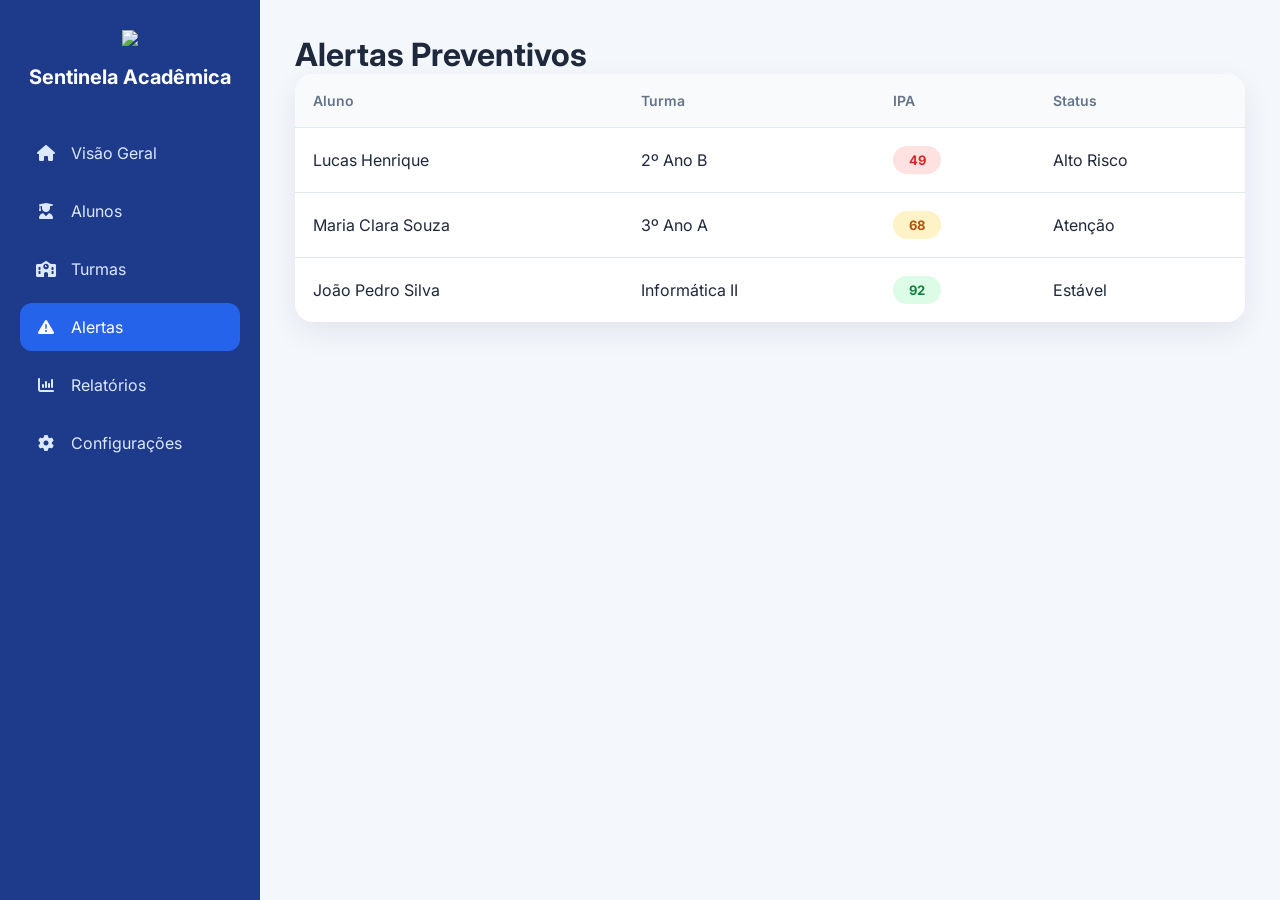
==== alertas.html @ df5bcb62 "versão 01" ====
<!DOCTYPE html>
<html lang="pt-BR">

<head>

<meta charset="UTF-8">
<meta name="viewport" content="width=device-width, initial-scale=1.0">

<title>Alertas</title>

<link rel="stylesheet" href="https://cdnjs.cloudflare.com/ajax/libs/font-awesome/6.7.2/css/all.min.css">

<link rel="stylesheet" href="style.css">
<link rel="stylesheet" href="dashboard.css">
<link rel="stylesheet" href="alunos.css">

</head>

<body>

<div class="dashboard">

<aside class="sidebar">

<div class="logo-area">

<img src="logo.png">

<h2>Sentinela Acadêmica</h2>

</div>

<nav>

<a href="dashboard.html"><i class="fa-solid fa-house"></i><span>Visão Geral</span></a>

<a href="alunos.html"><i class="fa-solid fa-user-graduate"></i><span>Alunos</span></a>

<a href="turmas.html"><i class="fa-solid fa-school"></i><span>Turmas</span></a>

<a class="active" href="alertas.html"><i class="fa-solid fa-triangle-exclamation"></i><span>Alertas</span></a>

<a href="relatorios.html"><i class="fa-solid fa-chart-column"></i><span>Relatórios</span></a>

<a href="configuracoes.html"><i class="fa-solid fa-gear"></i><span>Configurações</span></a>

</nav>

</aside>

<main class="content">

<h1>Alertas Preventivos</h1>

<div class="table-card">

<table>

<thead>

<tr>

<th>Aluno</th>
<th>Turma</th>
<th>IPA</th>
<th>Status</th>

</tr>

</thead>

<tbody>

<tr>

<td>Lucas Henrique</td>

<td>2º Ano B</td>

<td><span class="status red">49</span></td>

<td>Alto Risco</td>

</tr>

<tr>

<td>Maria Clara Souza</td>

<td>3º Ano A</td>

<td><span class="status yellow">68</span></td>

<td>Atenção</td>

</tr>

<tr>

<td>João Pedro Silva</td>

<td>Informática II</td>

<td><span class="status green">92</span></td>

<td>Estável</td>

</tr>

</tbody>

</table>

</div>

</main>

</div>

</body>

</html>
---- style.css ----
/* ==========================================
   SENTINELA ACADÊMICA
   Desenvolvido por Cristian Davi
========================================== */

@import url('https://fonts.googleapis.com/css2?family=Inter:wght@300;400;500;600;700;800&display=swap');

/* =========================
   RESET
========================= */

*{
    margin:0;
    padding:0;
    box-sizing:border-box;
}

:root{

    --primary:#2563EB;
    --primary-dark:#1D4ED8;

    --bg:#F4F7FC;
    --white:#FFFFFF;

    --text:#1E293B;
    --text-light:#64748B;

    --border:#E2E8F0;

    --success:#22C55E;
    --warning:#F59E0B;
    --danger:#EF4444;

    --radius:18px;

    --shadow:0 12px 30px rgba(15,23,42,.08);

    --transition:.25s ease;

}

html{
    scroll-behavior:smooth;
}

body{

    font-family:'Inter',sans-serif;

    background:var(--bg);

    color:var(--text);

}

a{

    text-decoration:none;
    color:inherit;

}

button,
input{

    font-family:inherit;

}

/* =========================
   LOGIN
========================= */

.login{

    display:grid;

    grid-template-columns:1fr 460px;

    min-height:100vh;

}

/* Banner */

.left{

    background:linear-gradient(135deg,#2563EB,#1E3A8A);

    color:white;

    display:flex;

    flex-direction:column;

    justify-content:center;

    padding:80px;

    position:relative;

    overflow:hidden;

}

.left::before{

    content:"";

    position:absolute;

    width:500px;
    height:500px;

    border-radius:50%;

    background:rgba(255,255,255,.08);

    top:-180px;
    right:-180px;

}

.left::after{

    content:"";

    position:absolute;

    width:350px;
    height:350px;

    border-radius:50%;

    background:rgba(255,255,255,.05);

    bottom:-120px;
    left:-120px;

}

.logo{

    width:90px;

    margin-bottom:25px;

    z-index:1;

}

.left h1{

    font-size:40px;

    margin-bottom:15px;

    z-index:1;

}

.left p{

    color:#D6E4FF;

    line-height:1.7;

    max-width:500px;

    z-index:1;

}

.info{

    margin-top:50px;

    display:flex;

    flex-direction:column;

    gap:18px;

    z-index:1;

}

.item{

    display:flex;

    align-items:center;

    gap:15px;

    font-size:16px;

}

.item i{

    width:42px;
    height:42px;

    border-radius:12px;

    background:rgba(255,255,255,.12);

    display:flex;

    justify-content:center;

    align-items:center;

}

/* Card Login */

.right{

    display:flex;

    justify-content:center;

    align-items:center;

    padding:40px;

}

.login-card{

    width:100%;

    max-width:400px;

    background:white;

    border-radius:20px;

    padding:40px;

    box-shadow:var(--shadow);

}

.login-card h2{

    font-size:30px;

    margin-bottom:10px;

}

.login-card p{

    color:var(--text-light);

    margin-bottom:30px;

}

.group{

    margin-bottom:20px;

}

.group label{

    display:block;

    margin-bottom:8px;

    font-weight:600;

}

.group input{

    width:100%;

    padding:15px;

    border:1px solid var(--border);

    border-radius:12px;

    outline:none;

    transition:.25s;

    font-size:15px;

}

.group input:focus{

    border-color:var(--primary);

    box-shadow:0 0 0 4px rgba(37,99,235,.15);

}

.btn{

    width:100%;

    padding:15px;

    border:none;

    border-radius:12px;

    background:var(--primary);

    color:white;

    font-size:16px;

    font-weight:600;

    cursor:pointer;

    transition:var(--transition);

}

.btn:hover{

    background:var(--primary-dark);

    transform:translateY(-2px);

}

.error{

    margin-top:15px;

    color:var(--danger);

    font-size:14px;

    display:none;

}

/* =========================
   RESPONSIVO
========================= */

@media(max-width:900px){

.login{

grid-template-columns:1fr;

}

.left{

display:none;

}

.right{

padding:25px;

}

.login-card{

padding:30px;

}

}
---- dashboard.css ----
/* ==========================================
   DASHBOARD
========================================== */

.dashboard{
    display:flex;
    min-height:100vh;
    background:#F4F7FC;
}

/* =========================
   SIDEBAR
========================= */

.sidebar{
    width:260px;
    background:#1E3A8A;
    color:#fff;
    display:flex;
    flex-direction:column;
    padding:30px 20px;
}

.logo-area{
    text-align:center;
    margin-bottom:40px;
}

.logo-area img{
    width:70px;
    margin-bottom:15px;
}

.logo-area h2{
    font-size:20px;
    font-weight:700;
}

.sidebar nav{
    display:flex;
    flex-direction:column;
    gap:10px;
}

.sidebar nav a{
    display:flex;
    align-items:center;
    gap:15px;
    padding:14px 16px;
    border-radius:12px;
    color:#DCE8FF;
    transition:.25s;
}

.sidebar nav a:hover{

    background:rgba(255,255,255,.10);

}

.sidebar nav a.active{

    background:#2563EB;
    color:#fff;

}

.sidebar nav i{

    width:20px;
    text-align:center;

}

/* =========================
   CONTEÚDO
========================= */

.content{

    flex:1;

    padding:35px;

}

header{

    margin-bottom:30px;

}

header h1{

    font-size:34px;

    margin-bottom:5px;

}

header p{

    color:#64748B;

}

/* =========================
   CARDS
========================= */

.cards{

    display:grid;

    grid-template-columns:repeat(4,1fr);

    gap:20px;

    margin-bottom:30px;

}

.card-info{

    background:#fff;

    border-radius:18px;

    padding:22px;

    display:flex;

    align-items:center;

    gap:18px;

    box-shadow:0 10px 30px rgba(15,23,42,.08);

}

.card-info i{

    width:60px;

    height:60px;

    border-radius:15px;

    background:#EEF4FF;

    color:#2563EB;

    display:flex;

    justify-content:center;

    align-items:center;

    font-size:24px;

}

.card-info h3{

    font-size:28px;

    margin-bottom:5px;

}

.card-info span{

    color:#64748B;

}

/* =========================
   GRID
========================= */

.dashboard-grid{

    display:grid;

    grid-template-columns:2fr 1fr;

    gap:20px;

}

/* =========================
   GRÁFICO
========================= */

.chart-card{

    background:#fff;

    border-radius:18px;

    padding:25px;

    box-shadow:0 10px 30px rgba(15,23,42,.08);

    height: 400px;

}

.chart-card h2{

    font-size:22px;

    margin-bottom:20px;

}

/* =========================
   ALERTAS
========================= */

.alert-card{

    background:#fff;

    border-radius:18px;

    padding:25px;

    box-shadow:0 10px 30px rgba(15,23,42,.08);

}

.alert-card h2{

    font-size:22px;

    margin-bottom:20px;

}

.alert-card ul{

    list-style:none;

}

.alert-card li{

    display:flex;

    justify-content:space-between;

    align-items:center;

    padding:15px 0;

    border-bottom:1px solid #E2E8F0;

}

.alert-card li:last-child{

    border-bottom:none;

}

.alert-card span{

    background:#FFF4E5;

    color:#F59E0B;

    padding:6px 10px;

    border-radius:8px;

    font-size:13px;

    font-weight:600;

}

/* =========================
   RESPONSIVO
========================= */

@media(max-width:1200px){

.cards{

grid-template-columns:repeat(2,1fr);

}

.dashboard-grid{

grid-template-columns:1fr;

}

}

@media(max-width:900px){

.dashboard{

flex-direction:column;

}

.sidebar{

width:100%;

}

.cards{

grid-template-columns:1fr;

}

.content{

padding:20px;

}

}
---- alunos.css ----
/* ==========================================
   PÁGINA ALUNOS
========================================== */

.top-bar{
    display:flex;
    justify-content:space-between;
    align-items:center;
    margin-bottom:25px;
    gap:20px;
}

.search-box{
    display:flex;
    align-items:center;
    gap:10px;
    background:#fff;
    border:1px solid #E2E8F0;
    border-radius:12px;
    padding:12px 16px;
    width:320px;
    box-shadow:0 5px 15px rgba(15,23,42,.05);
}

.search-box input{
    border:none;
    outline:none;
    width:100%;
    font-size:15px;
    background:transparent;
}

.search-box i{
    color:#64748B;
}

/* =========================
   FILTROS
========================= */

.filters{
    display:flex;
    gap:12px;
    margin-bottom:25px;
    flex-wrap:wrap;
}

.filter{
    background:#fff;
    border:1px solid #E2E8F0;
    color:#475569;
    padding:10px 18px;
    border-radius:10px;
    cursor:pointer;
    transition:.25s;
}

.filter:hover{
    background:#EEF4FF;
}

.filter.active{
    background:#2563EB;
    color:#fff;
    border-color:#2563EB;
}

/* =========================
   TABELA
========================= */

.table-card{
    background:#fff;
    border-radius:18px;
    box-shadow:0 10px 30px rgba(15,23,42,.08);
    overflow:hidden;
}

table{
    width:100%;
    border-collapse:collapse;
}

thead{
    background:#F8FAFC;
}

th{
    text-align:left;
    padding:18px;
    font-size:14px;
    color:#64748B;
    font-weight:600;
}

td{
    padding:18px;
    border-top:1px solid #E2E8F0;
}

tbody tr{
    transition:.2s;
}

tbody tr:hover{
    background:#F8FBFF;
}

td a{
    color:#2563EB;
    font-size:18px;
}

/* =========================
   STATUS IPA
========================= */

.status{
    display:inline-block;
    min-width:48px;
    text-align:center;
    padding:6px 10px;
    border-radius:999px;
    font-size:13px;
    font-weight:700;
}

.green{
    background:#DCFCE7;
    color:#15803D;
}

.yellow{
    background:#FEF3C7;
    color:#B45309;
}

.red{
    background:#FEE2E2;
    color:#DC2626;
}

/* =========================
   RESPONSIVO
========================= */

@media(max-width:900px){

.top-bar{
    flex-direction:column;
    align-items:flex-start;
}

.search-box{
    width:100%;
}

.table-card{
    overflow-x:auto;
}

table{
    min-width:750px;
}

}
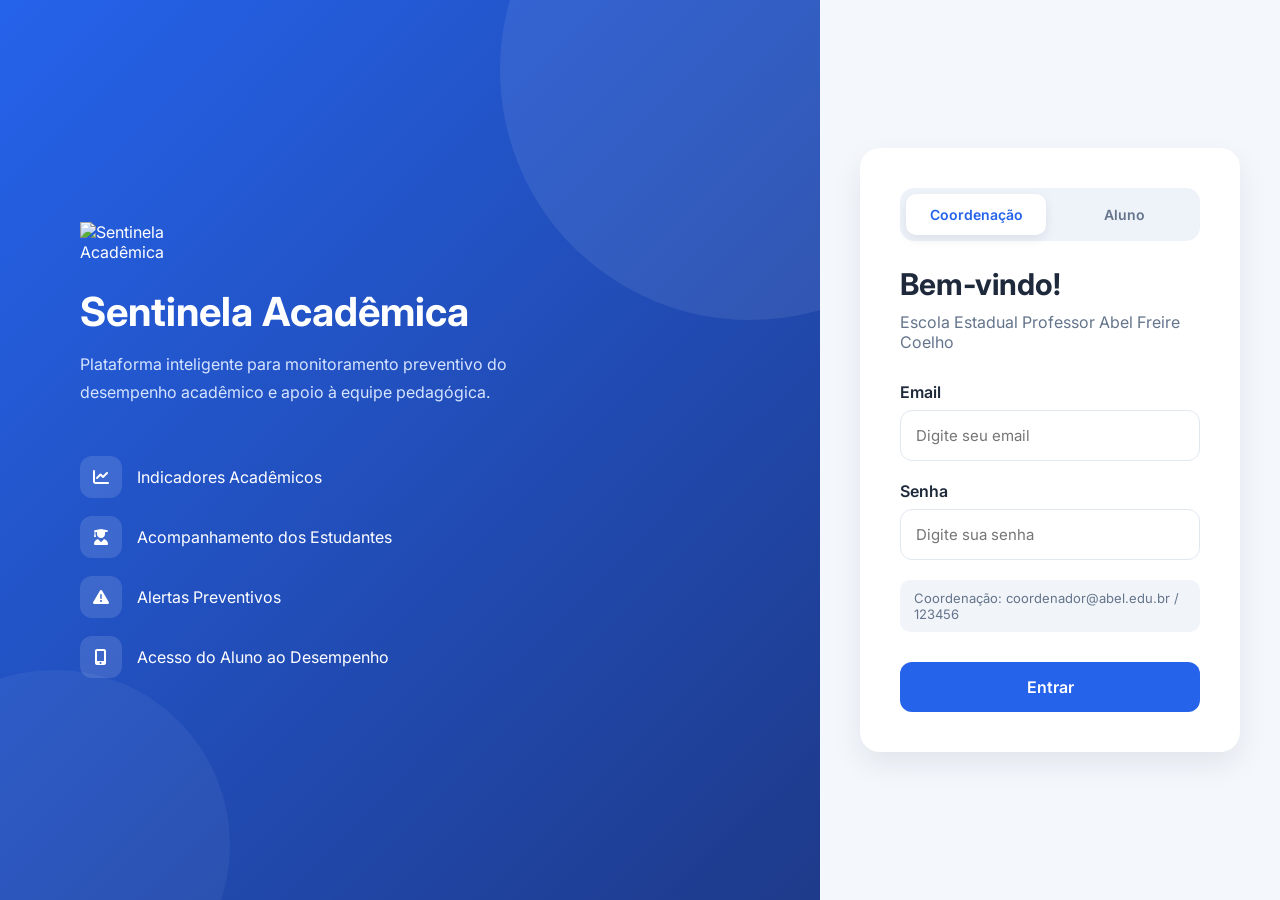
==== commit d541dcd7: "versão 02" ====
--- a/alertas.html
+++ b/alertas.html
@@ -1,122 +1,68 @@
-<!DOCTYPE html>
-<html lang="pt-BR">
-
-<head>
-
-<meta charset="UTF-8">
-<meta name="viewport" content="width=device-width, initial-scale=1.0">
-
-<title>Alertas</title>
-
-<link rel="stylesheet" href="https://cdnjs.cloudflare.com/ajax/libs/font-awesome/6.7.2/css/all.min.css">
-
-<link rel="stylesheet" href="style.css">
-<link rel="stylesheet" href="dashboard.css">
-<link rel="stylesheet" href="alunos.css">
-
-</head>
-
-<body>
-
-<div class="dashboard">
-
-<aside class="sidebar">
-
-<div class="logo-area">
-
-<img src="logo.png">
-
-<h2>Sentinela Acadêmica</h2>
-
-</div>
-
-<nav>
-
-<a href="dashboard.html"><i class="fa-solid fa-house"></i><span>Visão Geral</span></a>
-
-<a href="alunos.html"><i class="fa-solid fa-user-graduate"></i><span>Alunos</span></a>
-
-<a href="turmas.html"><i class="fa-solid fa-school"></i><span>Turmas</span></a>
-
-<a class="active" href="alertas.html"><i class="fa-solid fa-triangle-exclamation"></i><span>Alertas</span></a>
-
-<a href="relatorios.html"><i class="fa-solid fa-chart-column"></i><span>Relatórios</span></a>
-
-<a href="configuracoes.html"><i class="fa-solid fa-gear"></i><span>Configurações</span></a>
-
-</nav>
-
-</aside>
-
-<main class="content">
-
-<h1>Alertas Preventivos</h1>
-
-<div class="table-card">
-
-<table>
-
-<thead>
-
-<tr>
-
-<th>Aluno</th>
-<th>Turma</th>
-<th>IPA</th>
-<th>Status</th>
-
-</tr>
-
-</thead>
-
-<tbody>
-
-<tr>
-
-<td>Lucas Henrique</td>
-
-<td>2º Ano B</td>
-
-<td><span class="status red">49</span></td>
-
-<td>Alto Risco</td>
-
-</tr>
-
-<tr>
-
-<td>Maria Clara Souza</td>
-
-<td>3º Ano A</td>
-
-<td><span class="status yellow">68</span></td>
-
-<td>Atenção</td>
-
-</tr>
-
-<tr>
-
-<td>João Pedro Silva</td>
-
-<td>Informática II</td>
-
-<td><span class="status green">92</span></td>
-
-<td>Estável</td>
-
-</tr>
-
-</tbody>
-
-</table>
-
-</div>
-
-</main>
-
-</div>
-
-</body>
-
-</html>+<!DOCTYPE html>
+<html lang="pt-BR">
+
+<head>
+
+    <meta charset="UTF-8">
+    <meta name="viewport" content="width=device-width, initial-scale=1.0">
+
+    <title>Sentinela Acadêmica | Alertas</title>
+
+    <link rel="stylesheet" href="https://cdnjs.cloudflare.com/ajax/libs/font-awesome/6.7.2/css/all.min.css">
+
+    <link rel="stylesheet" href="style.css">
+    <link rel="stylesheet" href="dashboard.css">
+    <link rel="stylesheet" href="alunos.css">
+
+</head>
+
+<body>
+
+<div class="dashboard">
+
+    <aside class="sidebar" id="sidebar"></aside>
+
+    <main class="content">
+
+        <header class="top-bar">
+            <div>
+                <h1>Alertas Preventivos</h1>
+                <p>Estudantes que exigem atenção da coordenação.</p>
+            </div>
+        </header>
+
+        <div class="table-card">
+
+            <table>
+
+                <thead>
+                    <tr>
+                        <th>Aluno</th>
+                        <th>Turma</th>
+                        <th>IPA</th>
+                        <th>Status</th>
+                        <th></th>
+                    </tr>
+                </thead>
+
+                <tbody id="tabelaAlertas"></tbody>
+
+            </table>
+
+            <p class="sem-resultado" id="semAlertas" style="display:none;">
+                Nenhum aluno em situação de alerta. 🎉
+            </p>
+
+        </div>
+
+    </main>
+
+</div>
+
+<script src="dados.js"></script>
+<script src="app.js"></script>
+<script src="alertas.js"></script>
+
+</body>
+
+</html>
--- a/style.css
+++ b/style.css
@@ -245,6 +245,45 @@
 
 }
 
+/* Abas de acesso */
+
+.tabs{
+    display:flex;
+    gap:8px;
+    background:#EEF2F9;
+    padding:6px;
+    border-radius:14px;
+    margin-bottom:25px;
+}
+
+.tab{
+    flex:1;
+    border:none;
+    background:transparent;
+    padding:12px;
+    border-radius:10px;
+    font-size:14px;
+    font-weight:600;
+    color:var(--text-light);
+    cursor:pointer;
+    transition:var(--transition);
+}
+
+.tab.active{
+    background:var(--white);
+    color:var(--primary);
+    box-shadow:0 4px 12px rgba(15,23,42,.08);
+}
+
+.dica{
+    font-size:13px;
+    color:var(--text-light);
+    background:#F1F5F9;
+    padding:10px 14px;
+    border-radius:10px;
+    margin-bottom:18px;
+}
+
 .login-card h2{
 
     font-size:30px;
--- a/dashboard.css
+++ b/dashboard.css
@@ -90,6 +90,15 @@
 
 }
 
+.top-bar{
+    display:flex;
+    justify-content:space-between;
+    align-items:center;
+    margin-bottom:30px;
+    gap:20px;
+    flex-wrap:wrap;
+}
+
 header h1{
 
     font-size:34px;
@@ -308,22 +317,255 @@
 
 }
 
+.cards{
+
+grid-template-columns:1fr;
+
+}
+
+.content{
+
+padding:70px 20px 20px;
+
+}
+
+}
+
+/* =========================
+   MELHORIAS COMPARTILHADAS
+   ========================= */
+
 .sidebar{
-
-width:100%;
-
-}
-
-.cards{
-
-grid-template-columns:1fr;
-
-}
-
-.content{
-
-padding:20px;
-
-}
+    position:relative;
+}
+
+.sidebar-footer{
+    margin-top:auto;
+    padding-top:20px;
+    border-top:1px solid rgba(255,255,255,.12);
+    display:flex;
+    flex-direction:column;
+    gap:12px;
+}
+
+.user-mini{
+    display:flex;
+    align-items:center;
+    gap:10px;
+    color:#DCE8FF;
+    font-size:13px;
+    padding:0 6px;
+}
+
+.btn-sair{
+    display:flex;
+    align-items:center;
+    justify-content:center;
+    gap:10px;
+    width:100%;
+    padding:12px;
+    border:none;
+    border-radius:12px;
+    background:rgba(255,255,255,.08);
+    color:#fff;
+    font-size:14px;
+    font-weight:600;
+    cursor:pointer;
+    transition:.25s;
+}
+
+.btn-sair:hover{
+    background:rgba(255,255,255,.16);
+}
+
+.avatar-coord{
+    width:54px;
+    height:54px;
+    border-radius:16px;
+    background:linear-gradient(135deg,#2563EB,#1E3A8A);
+    color:#fff;
+    display:flex;
+    align-items:center;
+    justify-content:center;
+    font-size:22px;
+    box-shadow:0 10px 25px rgba(37,99,235,.30);
+}
+
+.menu-toggle{
+    display:none;
+    position:fixed;
+    top:18px;
+    left:18px;
+    z-index:60;
+    width:46px;
+    height:46px;
+    border:none;
+    border-radius:12px;
+    background:var(--primary);
+    color:#fff;
+    font-size:18px;
+    cursor:pointer;
+    box-shadow:0 8px 20px rgba(37,99,235,.35);
+}
+
+.aluno-cell{
+    display:flex;
+    align-items:center;
+    gap:12px;
+}
+
+.avatar-pequeno{
+    width:40px;
+    height:40px;
+    border-radius:12px;
+    background:#EEF4FF;
+    color:var(--primary);
+    display:flex;
+    align-items:center;
+    justify-content:center;
+    font-weight:700;
+    font-size:14px;
+    flex-shrink:0;
+}
+
+.avatar-pequeno.green{ background:#DCFCE7; color:#15803D; }
+.avatar-pequeno.yellow{ background:#FEF3C7; color:#B45309; }
+.avatar-pequeno.red{ background:#FEE2E2; color:#DC2626; }
+
+.aluno-cell .mat{
+    display:block;
+    font-size:12px;
+    color:var(--text-light);
+}
+
+.freq-mini{
+    display:flex;
+    flex-direction:column;
+    gap:6px;
+    min-width:120px;
+}
+
+.freq-mini span{
+    font-size:13px;
+    font-weight:600;
+}
+
+.status-pill{
+    display:inline-flex;
+    align-items:center;
+    gap:7px;
+    padding:6px 12px;
+    border-radius:999px;
+    font-size:13px;
+    font-weight:700;
+}
+
+.status-pill.green{ background:#DCFCE7; color:#15803D; }
+.status-pill.yellow{ background:#FEF3C7; color:#B45309; }
+.status-pill.red{ background:#FEE2E2; color:#DC2626; }
+
+.btn-voltar{
+    display:inline-flex;
+    align-items:center;
+    gap:8px;
+    background:#fff;
+    border:1px solid var(--border);
+    color:var(--text);
+    padding:11px 18px;
+    border-radius:12px;
+    font-weight:600;
+    font-size:14px;
+    transition:.25s;
+}
+
+.btn-voltar:hover{
+    background:#EEF4FF;
+    border-color:var(--primary);
+    color:var(--primary);
+}
+
+.btn-perigo{
+    background:var(--danger);
+    width:auto;
+    margin-top:15px;
+}
+
+.btn-perigo:hover{
+    background:#DC2626;
+}
+
+.msg-sucesso{
+    margin-top:15px;
+    color:#15803D;
+    font-weight:600;
+}
+
+.dados-lista p{
+    display:flex;
+    align-items:center;
+    gap:10px;
+    padding:10px 0;
+    border-bottom:1px solid var(--border);
+    color:var(--text);
+}
+
+.dados-lista p:last-child{ border-bottom:none; }
+.dados-lista i{ color:var(--primary); width:20px; text-align:center; }
+
+.obs{
+    color:var(--text-light);
+    line-height:1.6;
+}
+
+.obs code{
+    background:#F1F5F9;
+    padding:2px 8px;
+    border-radius:6px;
+    font-weight:600;
+    color:var(--primary);
+}
+
+.sem-resultado,
+.vazio{
+    padding:30px;
+    text-align:center;
+    color:var(--text-light);
+}
+
+.vazio{
+    list-style:none;
+    border:none !important;
+}
+
+.alert-card li .sub{
+    display:block;
+    font-size:12px;
+    color:var(--text-light);
+    font-weight:400;
+}
+
+@media(max-width:900px){
+
+    .menu-toggle{
+        display:flex;
+        align-items:center;
+        justify-content:center;
+    }
+
+    .sidebar{
+        position:fixed;
+        top:0;
+        left:0;
+        height:100%;
+        z-index:50;
+        transform:translateX(-100%);
+        transition:transform .3s ease;
+        width:260px;
+    }
+
+    .dashboard.sidebar-open .sidebar{
+        transform:translateX(0);
+        box-shadow:0 0 40px rgba(0,0,0,.35);
+    }
 
 }
--- a/alunos.css
+++ b/alunos.css
@@ -163,4 +163,81 @@
     min-width:750px;
 }
 
+}
+
+/* =========================
+   PERFIL DO ALUNO
+========================= */
+
+.perfil-card{
+    background:#fff;
+    border-radius:18px;
+    padding:30px;
+    box-shadow:0 10px 30px rgba(15,23,42,.08);
+}
+
+.perfil-topo{
+    display:flex;
+    align-items:center;
+    gap:20px;
+    margin-bottom:25px;
+}
+
+.perfil-topo .avatar{
+    width:80px;
+    height:80px;
+    border-radius:20px;
+    background:linear-gradient(135deg,#2563EB,#1E3A8A);
+    color:#fff;
+    display:flex;
+    align-items:center;
+    justify-content:center;
+    font-size:28px;
+    font-weight:700;
+    flex-shrink:0;
+    box-shadow:0 10px 25px rgba(37,99,235,.30);
+}
+
+.perfil-topo h2{
+    font-size:26px;
+    margin-bottom:4px;
+}
+
+.perfil-topo p{
+    color:var(--text-light);
+    margin-bottom:10px;
+}
+
+.perfil-grid{
+    display:grid;
+    grid-template-columns:repeat(3,1fr);
+    gap:18px;
+    margin-top:10px;
+}
+
+.info-box{
+    background:#F8FAFC;
+    border:1px solid var(--border);
+    border-radius:14px;
+    padding:18px;
+}
+
+.info-box h3{
+    font-size:13px;
+    color:var(--text-light);
+    font-weight:600;
+    margin-bottom:8px;
+}
+
+.info-box span{
+    font-size:26px;
+    font-weight:800;
+}
+
+.status-text.green{ color:#15803D; }
+.status-text.yellow{ color:#B45309; }
+.status-text.red{ color:#DC2626; }
+
+@media(max-width:600px){
+    .perfil-grid{ grid-template-columns:1fr; }
 }
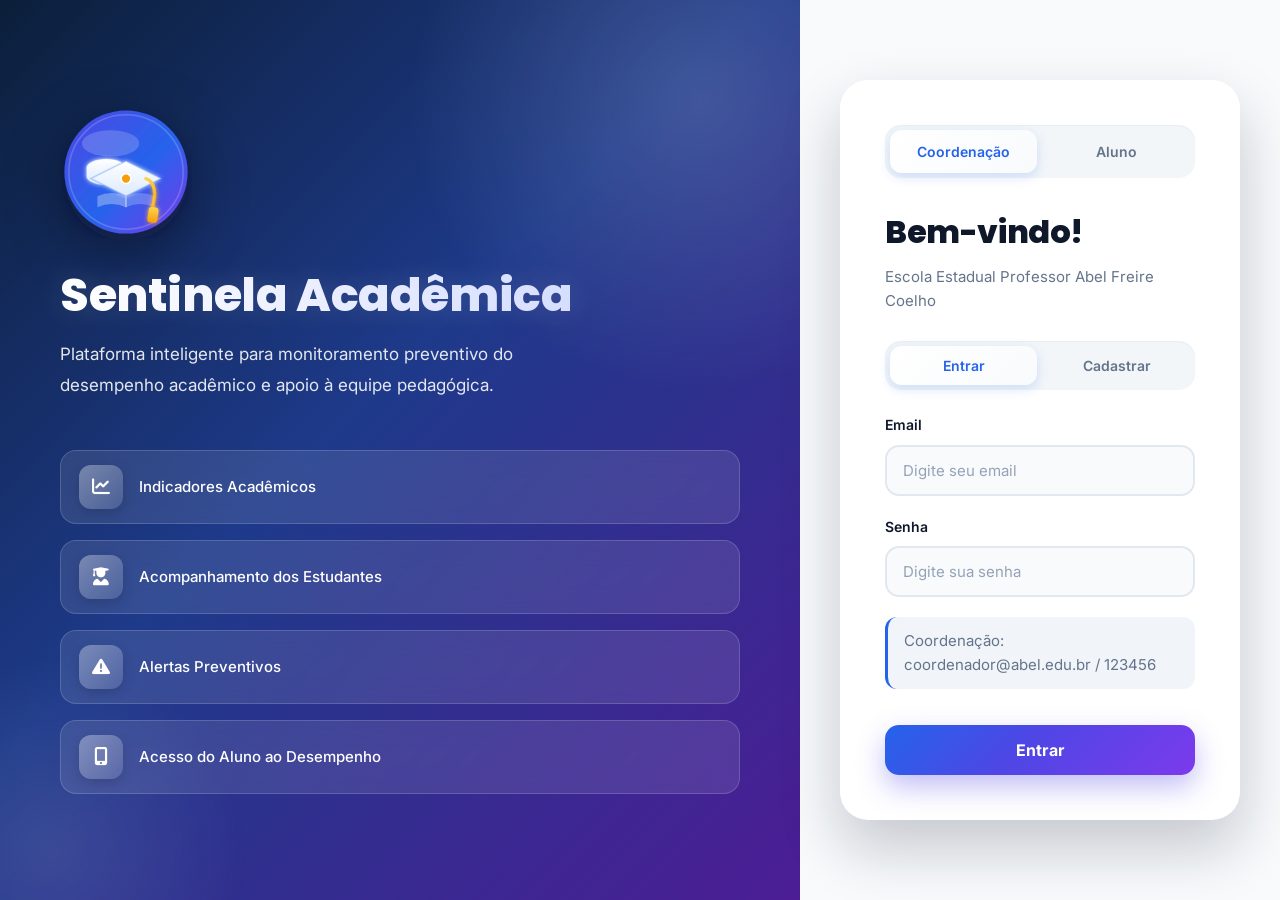
==== commit 76ebf029: "atualização" ====
--- a/alertas.html
+++ b/alertas.html
@@ -14,6 +14,8 @@
     <link rel="stylesheet" href="dashboard.css">
     <link rel="stylesheet" href="alunos.css">
 
+    <link rel="stylesheet" href="ui.css">
+    <link rel="icon" href="logo.svg" type="image/svg+xml">
 </head>
 
 <body>
--- a/style.css
+++ b/style.css
@@ -19,24 +19,28 @@
 
     --primary:#2563EB;
     --primary-dark:#1D4ED8;
-
-    --bg:#F4F7FC;
+    --primary-light:#60A5FA;
+
+    --bg:#F8FAFC;
     --white:#FFFFFF;
 
-    --text:#1E293B;
+    --text:#0F172A;
     --text-light:#64748B;
 
     --border:#E2E8F0;
 
-    --success:#22C55E;
+    --success:#14B8A6;
     --warning:#F59E0B;
     --danger:#EF4444;
 
-    --radius:18px;
-
-    --shadow:0 12px 30px rgba(15,23,42,.08);
-
-    --transition:.25s ease;
+    --radius:16px;
+    --radius-lg:24px;
+
+    --shadow:0 4px 6px -1px rgba(0,0,0,.1), 0 2px 4px -2px rgba(0,0,0,.1);
+    --shadow-lg:0 20px 25px -5px rgba(0,0,0,.1), 0 8px 10px -6px rgba(0,0,0,.1);
+    --shadow-xl:0 25px 50px -12px rgba(0,0,0,.25);
+
+    --transition:all .3s cubic-bezier(.4,0,.2,1);
 
 }
 
@@ -51,6 +55,8 @@
     background:var(--bg);
 
     color:var(--text);
+
+    line-height:1.6;
 
 }
 
@@ -76,7 +82,7 @@
 
     display:grid;
 
-    grid-template-columns:1fr 460px;
+    grid-template-columns:1fr 480px;
 
     min-height:100vh;
 
@@ -86,7 +92,7 @@
 
 .left{
 
-    background:linear-gradient(135deg,#2563EB,#1E3A8A);
+    background:linear-gradient(135deg,#17365C 0%,#2563EB 50%,#122A4A 100%);
 
     color:white;
 
@@ -96,7 +102,7 @@
 
     justify-content:center;
 
-    padding:80px;
+    padding:80px 60px;
 
     position:relative;
 
@@ -110,102 +116,150 @@
 
     position:absolute;
 
-    width:500px;
-    height:500px;
+    width:600px;
+    height:600px;
 
     border-radius:50%;
 
+    background:radial-gradient(circle, rgba(255,255,255,.15) 0%, transparent 70%);
+
+    top:-200px;
+    right:-200px;
+
+    animation:float 8s ease-in-out infinite;
+
+}
+
+.left::after{
+
+    content:"";
+
+    position:absolute;
+
+    width:400px;
+    height:400px;
+
+    border-radius:50%;
+
+    background:radial-gradient(circle, rgba(255,255,255,.1) 0%, transparent 70%);
+
+    bottom:-150px;
+    left:-150px;
+
+    animation:float 10s ease-in-out infinite reverse;
+
+}
+
+@keyframes float{
+    0%, 100%{ transform:translateY(0) scale(1); }
+    50%{ transform:translateY(-20px) scale(1.05); }
+}
+
+.logo{
+
+    width:120px;
+    height:auto;
+    display:block;
+    align-self:flex-start;
+
+    margin-bottom:30px;
+
+    z-index:1;
+
+    filter:drop-shadow(0 10px 20px rgba(0,0,0,.3));
+
+}
+
+.left h1{
+
+    font-size:44px;
+    font-weight:800;
+    letter-spacing:-0.5px;
+
+    margin-bottom:16px;
+
+    z-index:1;
+
+    line-height:1.2;
+
+}
+
+.left p{
+
+    color:rgba(255,255,255,.85);
+
+    line-height:1.8;
+
+    max-width:480px;
+    font-size:17px;
+
+    z-index:1;
+
+}
+
+.info{
+
+    margin-top:50px;
+
+    display:flex;
+
+    flex-direction:column;
+
+    gap:16px;
+
+    z-index:1;
+
+}
+
+.item{
+
+    display:flex;
+
+    align-items:center;
+
+    gap:16px;
+
+    font-size:15px;
+    font-weight:500;
+
+    padding:14px 18px;
+
     background:rgba(255,255,255,.08);
-
-    top:-180px;
-    right:-180px;
-
-}
-
-.left::after{
-
-    content:"";
-
-    position:absolute;
-
-    width:350px;
-    height:350px;
-
-    border-radius:50%;
-
-    background:rgba(255,255,255,.05);
-
-    bottom:-120px;
-    left:-120px;
-
-}
-
-.logo{
-
-    width:90px;
-
-    margin-bottom:25px;
-
-    z-index:1;
-
-}
-
-.left h1{
-
-    font-size:40px;
-
-    margin-bottom:15px;
-
-    z-index:1;
-
-}
-
-.left p{
-
-    color:#D6E4FF;
-
-    line-height:1.7;
-
-    max-width:500px;
-
-    z-index:1;
-
-}
-
-.info{
-
-    margin-top:50px;
-
-    display:flex;
-
-    flex-direction:column;
-
-    gap:18px;
-
-    z-index:1;
-
-}
-
-.item{
-
-    display:flex;
+    border-radius:14px;
+    border:1px solid rgba(255,255,255,.1);
+    backdrop-filter:blur(10px);
+
+    transition:var(--transition);
+
+}
+
+.item:hover{
+    background:rgba(255,255,255,.15);
+    transform:translateX(8px);
+}
+
+.item i{
+
+    width:44px;
+    height:44px;
+
+    border-radius:12px;
+
+    background:rgba(255,255,255,.2);
+
+    display:flex;
+
+    justify-content:center;
 
     align-items:center;
 
-    gap:15px;
-
-    font-size:16px;
-
-}
-
-.item i{
-
-    width:42px;
-    height:42px;
-
-    border-radius:12px;
-
-    background:rgba(255,255,255,.12);
+    font-size:18px;
+
+}
+
+/* Card Login */
+
+.right{
 
     display:flex;
 
@@ -213,35 +267,27 @@
 
     align-items:center;
 
-}
-
-/* Card Login */
-
-.right{
-
-    display:flex;
-
-    justify-content:center;
-
-    align-items:center;
-
     padding:40px;
 
+    background:#F8FAFC;
+
 }
 
 .login-card{
 
     width:100%;
 
-    max-width:400px;
+    max-width:420px;
 
     background:white;
 
-    border-radius:20px;
-
-    padding:40px;
-
-    box-shadow:var(--shadow);
+    border-radius:var(--radius-lg);
+
+    padding:44px;
+
+    box-shadow:var(--shadow-xl);
+
+    border:1px solid rgba(0,0,0,.05);
 
 }
 
@@ -249,18 +295,18 @@
 
 .tabs{
     display:flex;
-    gap:8px;
-    background:#EEF2F9;
-    padding:6px;
+    gap:6px;
+    background:#F1F5F9;
+    padding:5px;
     border-radius:14px;
-    margin-bottom:25px;
+    margin-bottom:28px;
 }
 
 .tab{
     flex:1;
     border:none;
     background:transparent;
-    padding:12px;
+    padding:13px;
     border-radius:10px;
     font-size:14px;
     font-weight:600;
@@ -269,121 +315,219 @@
     transition:var(--transition);
 }
 
+.tab:hover:not(.active){
+    color:var(--primary);
+    background:rgba(37,99,235,.08);
+}
+
 .tab.active{
     background:var(--white);
     color:var(--primary);
-    box-shadow:0 4px 12px rgba(15,23,42,.08);
+    box-shadow:0 2px 8px rgba(0,0,0,.08);
 }
 
 .dica{
     font-size:13px;
     color:var(--text-light);
     background:#F1F5F9;
-    padding:10px 14px;
+    padding:12px 16px;
+    border-radius:12px;
+    margin-bottom:20px;
+    border-left:3px solid var(--primary);
+}
+
+.login-card h2{
+
+    font-size:32px;
+    font-weight:800;
+    margin-bottom:8px;
+    color:var(--text);
+    letter-spacing:-0.5px;
+
+}
+
+.login-card p{
+
+    color:var(--text-light);
+    margin-bottom:28px;
+    font-size:15px;
+
+}
+
+.group{
+
+    margin-bottom:20px;
+
+}
+
+.group label{
+
+    display:block;
+
+    margin-bottom:8px;
+
+    font-weight:600;
+    font-size:14px;
+    color:var(--text);
+
+}
+
+.group input{
+
+    width:100%;
+
+    padding:14px 16px;
+
+    border:2px solid var(--border);
+
+    border-radius:12px;
+
+    outline:none;
+
+    transition:var(--transition);
+
+    font-size:15px;
+    background:#F8FAFC;
+
+}
+
+.group input:focus{
+
+    border-color:var(--primary);
+    background:var(--white);
+    box-shadow:0 0 0 4px rgba(37,99,235,.15);
+
+}
+
+.group input::placeholder{
+    color:#94A3B8;
+}
+
+.btn{
+
+    display:inline-flex;
+    align-items:center;
+    justify-content:center;
+    gap:10px;
+
+    width:100%;
+
+    padding:15px 24px;
+
+    border:none;
+
+    border-radius:14px;
+
+    background:linear-gradient(135deg,#2563EB,#1D4ED8);
+
+    color:white;
+
+    font-size:16px;
+
+    font-weight:700;
+
+    letter-spacing:.3px;
+
+    cursor:pointer;
+
+    box-shadow:0 10px 20px rgba(37,99,235,.3);
+
+    transition:var(--transition);
+    margin-top:8px;
+
+}
+
+.btn:hover{
+
+    transform:translateY(-3px);
+
+    box-shadow:0 15px 30px rgba(37,99,235,.4);
+
+    background:linear-gradient(135deg,#2563EB,#17365C);
+
+}
+
+.btn:active{
+
+    transform:translateY(-1px);
+
+    box-shadow:0 5px 15px rgba(37,99,235,.3);
+
+}
+
+.btn:focus-visible{
+
+    outline:none;
+
+    box-shadow:0 0 0 4px rgba(37,99,235,.3);
+
+}
+
+.error{
+
+    margin-top:15px;
+
+    color:var(--danger);
+
+    font-size:14px;
+
+    display:none;
+
+}
+
+.msg-sucesso{
+
+    margin-top:15px;
+
+    color:#0F766E;
+
+    font-weight:700;
+
+    padding:12px 16px;
+
+    background:#CCFBF1;
+
+    border-radius:12px;
+
+    display:none;
+
+}
+
+/* =========================
+   ALTERNÂNCIA ENTRAR/CADASTRAR
+========================= */
+
+.auth-modes{
+    display:flex;
+    gap:6px;
+    background:#F1F5F9;
+    padding:5px;
+    border-radius:14px;
+    margin-bottom:24px;
+}
+
+.mode-btn{
+    flex:1;
+    border:none;
+    background:transparent;
+    padding:11px;
     border-radius:10px;
-    margin-bottom:18px;
-}
-
-.login-card h2{
-
-    font-size:30px;
-
-    margin-bottom:10px;
-
-}
-
-.login-card p{
-
+    font-size:14px;
+    font-weight:600;
     color:var(--text-light);
-
-    margin-bottom:30px;
-
-}
-
-.group{
-
-    margin-bottom:20px;
-
-}
-
-.group label{
-
-    display:block;
-
-    margin-bottom:8px;
-
-    font-weight:600;
-
-}
-
-.group input{
-
-    width:100%;
-
-    padding:15px;
-
-    border:1px solid var(--border);
-
-    border-radius:12px;
-
-    outline:none;
-
-    transition:.25s;
-
-    font-size:15px;
-
-}
-
-.group input:focus{
-
-    border-color:var(--primary);
-
-    box-shadow:0 0 0 4px rgba(37,99,235,.15);
-
-}
-
-.btn{
-
-    width:100%;
-
-    padding:15px;
-
-    border:none;
-
-    border-radius:12px;
-
-    background:var(--primary);
-
-    color:white;
-
-    font-size:16px;
-
-    font-weight:600;
-
     cursor:pointer;
-
     transition:var(--transition);
-
-}
-
-.btn:hover{
-
-    background:var(--primary-dark);
-
-    transform:translateY(-2px);
-
-}
-
-.error{
-
-    margin-top:15px;
-
-    color:var(--danger);
-
-    font-size:14px;
-
-    display:none;
-
+}
+
+.mode-btn:hover:not(.active){
+    color:var(--primary);
+    background:rgba(37,99,235,.08);
+}
+
+.mode-btn.active{
+    background:var(--white);
+    color:var(--primary);
+    box-shadow:0 2px 8px rgba(0,0,0,.08);
 }
 
 /* =========================
@@ -406,14 +550,16 @@
 
 .right{
 
-padding:25px;
+padding:24px;
+background:linear-gradient(135deg,#17365C 0%,#2563EB 50%,#122A4A 100%);
 
 }
 
 .login-card{
 
-padding:30px;
-
-}
-
-}+padding:32px;
+box-shadow:var(--shadow-xl);
+
+}
+
+}
--- a/dashboard.css
+++ b/dashboard.css
@@ -5,7 +5,7 @@
 .dashboard{
     display:flex;
     min-height:100vh;
-    background:#F4F7FC;
+    background:#F8FAFC;
 }
 
 /* =========================
@@ -13,63 +13,73 @@
 ========================= */
 
 .sidebar{
-    width:260px;
-    background:#1E3A8A;
+    width:280px;
+    flex-shrink:0;
+    background:linear-gradient(180deg,#17365C 0%,#10233E 100%);
     color:#fff;
     display:flex;
     flex-direction:column;
-    padding:30px 20px;
+    padding:32px 24px;
+    z-index:50;
+    border-right:1px solid rgba(255,255,255,.05);
 }
 
 .logo-area{
     text-align:center;
     margin-bottom:40px;
+    padding-bottom:24px;
+    border-bottom:1px solid rgba(255,255,255,.1);
 }
 
 .logo-area img{
-    width:70px;
-    margin-bottom:15px;
+    width:88px;
+    height:auto;
+    display:block;
+    margin:0 auto 16px;
+    filter:drop-shadow(0 8px 16px rgba(0,0,0,.3));
 }
 
 .logo-area h2{
     font-size:20px;
     font-weight:700;
+    letter-spacing:-0.3px;
+    color:#F8FAFC;
 }
 
 .sidebar nav{
     display:flex;
     flex-direction:column;
-    gap:10px;
+    gap:6px;
 }
 
 .sidebar nav a{
     display:flex;
     align-items:center;
-    gap:15px;
+    gap:14px;
     padding:14px 16px;
     border-radius:12px;
-    color:#DCE8FF;
-    transition:.25s;
+    color:#94A3B8;
+    transition:var(--transition);
+    font-weight:500;
+    font-size:14px;
 }
 
 .sidebar nav a:hover{
-
-    background:rgba(255,255,255,.10);
-
+    background:rgba(255,255,255,.08);
+    color:#F8FAFC;
+    transform:translateX(4px);
 }
 
 .sidebar nav a.active{
-
-    background:#2563EB;
+    background:linear-gradient(135deg,#2563EB,#2563EB);
     color:#fff;
-
+    box-shadow:0 4px 12px rgba(37,99,235,.4);
 }
 
 .sidebar nav i{
-
-    width:20px;
+    width:22px;
     text-align:center;
-
+    font-size:16px;
 }
 
 /* =========================
@@ -79,14 +89,17 @@
 .content{
 
     flex:1;
-
-    padding:35px;
+    min-width:0;
+
+    padding:32px;
+
+    overflow-y:auto;
 
 }
 
 header{
 
-    margin-bottom:30px;
+    margin-bottom:28px;
 
 }
 
@@ -94,16 +107,23 @@
     display:flex;
     justify-content:space-between;
     align-items:center;
-    margin-bottom:30px;
+    margin-bottom:28px;
     gap:20px;
     flex-wrap:wrap;
+    background:#fff;
+    padding:24px 28px;
+    border-radius:20px;
+    box-shadow:0 1px 3px rgba(0,0,0,.1), 0 1px 2px rgba(0,0,0,.06);
+    border:1px solid rgba(0,0,0,.05);
 }
 
 header h1{
 
-    font-size:34px;
-
-    margin-bottom:5px;
+    font-size:28px;
+    font-weight:800;
+    margin-bottom:4px;
+    color:#17365C;
+    letter-spacing:-0.5px;
 
 }
 
@@ -111,6 +131,8 @@
 
     color:#64748B;
 
+    font-size:15px;
+
 }
 
 /* =========================
@@ -125,7 +147,7 @@
 
     gap:20px;
 
-    margin-bottom:30px;
+    margin-bottom:28px;
 
 }
 
@@ -133,9 +155,9 @@
 
     background:#fff;
 
-    border-radius:18px;
-
-    padding:22px;
+    border-radius:20px;
+
+    padding:24px;
 
     display:flex;
 
@@ -143,19 +165,31 @@
 
     gap:18px;
 
-    box-shadow:0 10px 30px rgba(15,23,42,.08);
+    min-width:0;
+
+    box-shadow:0 1px 3px rgba(0,0,0,.1), 0 1px 2px rgba(0,0,0,.06);
+    border:1px solid rgba(0,0,0,.05);
+
+    transition:var(--transition);
+
+}
+
+.card-info:hover{
+
+    transform:translateY(-4px);
+    box-shadow:0 10px 25px rgba(0,0,0,.12);
 
 }
 
 .card-info i{
 
-    width:60px;
-
-    height:60px;
-
-    border-radius:15px;
-
-    background:#EEF4FF;
+    width:56px;
+
+    height:56px;
+
+    border-radius:16px;
+
+    background:linear-gradient(135deg,#EFF6FF,#DBEAFE);
 
     color:#2563EB;
 
@@ -165,21 +199,23 @@
 
     align-items:center;
 
-    font-size:24px;
+    font-size:22px;
 
 }
 
 .card-info h3{
 
     font-size:28px;
-
-    margin-bottom:5px;
+    font-weight:800;
+    margin-bottom:2px;
+    color:#17365C;
 
 }
 
 .card-info span{
 
     color:#64748B;
+    font-size:14px;
 
 }
 
@@ -195,6 +231,14 @@
 
     gap:20px;
 
+    align-items:stretch;
+
+}
+
+.dashboard-grid > *{
+
+    min-width:0;
+
 }
 
 /* =========================
@@ -205,20 +249,56 @@
 
     background:#fff;
 
-    border-radius:18px;
-
-    padding:25px;
-
-    box-shadow:0 10px 30px rgba(15,23,42,.08);
-
-    height: 400px;
+    border-radius:20px;
+
+    padding:28px;
+
+    box-shadow:0 1px 3px rgba(0,0,0,.1), 0 1px 2px rgba(0,0,0,.06);
+    border:1px solid rgba(0,0,0,.05);
+
+    height:400px;
+
+    position:relative;
+
+    min-width:0;
+
+    display:flex;
+
+    flex-direction:column;
 
 }
 
 .chart-card h2{
 
-    font-size:22px;
-
+    flex-shrink:0;
+
+}
+
+.chart-card canvas{
+
+    max-width:100%;
+
+    flex:1;
+
+    min-height:0;
+
+}
+
+/* Cards de texto (sem gráfico) não precisam de altura fixa */
+
+.card-text{
+
+    height:auto;
+
+    min-height:0;
+
+}
+
+.chart-card h2{
+
+    font-size:20px;
+    font-weight:700;
+    color:#17365C;
     margin-bottom:20px;
 
 }
@@ -231,18 +311,24 @@
 
     background:#fff;
 
-    border-radius:18px;
-
-    padding:25px;
-
-    box-shadow:0 10px 30px rgba(15,23,42,.08);
+    border-radius:20px;
+
+    padding:28px;
+
+    box-shadow:0 1px 3px rgba(0,0,0,.1), 0 1px 2px rgba(0,0,0,.06);
+    border:1px solid rgba(0,0,0,.05);
+
+    max-height:400px;
+
+    overflow:auto;
 
 }
 
 .alert-card h2{
 
-    font-size:22px;
-
+    font-size:20px;
+    font-weight:700;
+    color:#17365C;
     margin-bottom:20px;
 
 }
@@ -261,9 +347,9 @@
 
     align-items:center;
 
-    padding:15px 0;
-
-    border-bottom:1px solid #E2E8F0;
+    padding:16px 0;
+
+    border-bottom:1px solid #F1F5F9;
 
 }
 
@@ -275,17 +361,18 @@
 
 .alert-card span{
 
-    background:#FFF4E5;
-
-    color:#F59E0B;
-
-    padding:6px 10px;
+    background:#FEF3C7;
+
+    color:#D97706;
+
+    padding:6px 12px;
 
     border-radius:8px;
 
-    font-size:13px;
-
-    font-weight:600;
+    font-size:12px;
+
+    font-weight:700;
+    letter-spacing:.3px;
 
 }
 
@@ -325,7 +412,7 @@
 
 .content{
 
-padding:70px 20px 20px;
+padding:80px 20px 20px;
 
 }
 
@@ -342,7 +429,7 @@
 .sidebar-footer{
     margin-top:auto;
     padding-top:20px;
-    border-top:1px solid rgba(255,255,255,.12);
+    border-top:1px solid rgba(255,255,255,.1);
     display:flex;
     flex-direction:column;
     gap:12px;
@@ -352,7 +439,7 @@
     display:flex;
     align-items:center;
     gap:10px;
-    color:#DCE8FF;
+    color:#94A3B8;
     font-size:13px;
     padding:0 6px;
 }
@@ -371,41 +458,52 @@
     font-size:14px;
     font-weight:600;
     cursor:pointer;
-    transition:.25s;
+    transition:var(--transition);
 }
 
 .btn-sair:hover{
-    background:rgba(255,255,255,.16);
+    background:rgba(239,68,68,.8);
+    transform:translateY(-2px);
+}
+
+.btn-sair:active{
+    transform:translateY(0);
 }
 
 .avatar-coord{
-    width:54px;
-    height:54px;
+    width:52px;
+    height:52px;
     border-radius:16px;
-    background:linear-gradient(135deg,#2563EB,#1E3A8A);
+    background:linear-gradient(135deg,#2563EB,#1D4ED8);
     color:#fff;
     display:flex;
     align-items:center;
     justify-content:center;
-    font-size:22px;
-    box-shadow:0 10px 25px rgba(37,99,235,.30);
+    font-size:20px;
+    box-shadow:0 4px 12px rgba(37,99,235,.35);
 }
 
 .menu-toggle{
     display:none;
     position:fixed;
-    top:18px;
-    left:18px;
+    top:16px;
+    left:16px;
     z-index:60;
-    width:46px;
-    height:46px;
+    width:48px;
+    height:48px;
     border:none;
-    border-radius:12px;
-    background:var(--primary);
+    border-radius:14px;
+    background:linear-gradient(135deg,#2563EB,#1D4ED8);
     color:#fff;
     font-size:18px;
     cursor:pointer;
-    box-shadow:0 8px 20px rgba(37,99,235,.35);
+    box-shadow:0 4px 12px rgba(37,99,235,.4);
+    transition:var(--transition);
+}
+
+.menu-toggle:hover{
+    transform:translateY(-2px);
+    box-shadow:0 8px 20px rgba(37,99,235,.5);
 }
 
 .aluno-cell{
@@ -415,11 +513,11 @@
 }
 
 .avatar-pequeno{
-    width:40px;
-    height:40px;
+    width:42px;
+    height:42px;
     border-radius:12px;
-    background:#EEF4FF;
-    color:var(--primary);
+    background:linear-gradient(135deg,#EFF6FF,#DBEAFE);
+    color:#2563EB;
     display:flex;
     align-items:center;
     justify-content:center;
@@ -428,9 +526,9 @@
     flex-shrink:0;
 }
 
-.avatar-pequeno.green{ background:#DCFCE7; color:#15803D; }
-.avatar-pequeno.yellow{ background:#FEF3C7; color:#B45309; }
-.avatar-pequeno.red{ background:#FEE2E2; color:#DC2626; }
+.avatar-pequeno.green{ background:linear-gradient(135deg,#CCFBF1,#BBF7D0); color:#0F766E; }
+.avatar-pequeno.yellow{ background:linear-gradient(135deg,#FEF3C7,#FDE68A); color:#B45309; }
+.avatar-pequeno.red{ background:linear-gradient(135deg,#FEE2E2,#FECACA); color:#DC2626; }
 
 .aluno-cell .mat{
     display:block;
@@ -454,13 +552,14 @@
     display:inline-flex;
     align-items:center;
     gap:7px;
-    padding:6px 12px;
+    padding:6px 14px;
     border-radius:999px;
     font-size:13px;
     font-weight:700;
-}
-
-.status-pill.green{ background:#DCFCE7; color:#15803D; }
+    letter-spacing:.3px;
+}
+
+.status-pill.green{ background:#CCFBF1; color:#0F766E; }
 .status-pill.yellow{ background:#FEF3C7; color:#B45309; }
 .status-pill.red{ background:#FEE2E2; color:#DC2626; }
 
@@ -469,43 +568,60 @@
     align-items:center;
     gap:8px;
     background:#fff;
-    border:1px solid var(--border);
+    border:2px solid var(--border);
     color:var(--text);
-    padding:11px 18px;
+    padding:12px 20px;
     border-radius:12px;
     font-weight:600;
     font-size:14px;
-    transition:.25s;
+    box-shadow:0 1px 3px rgba(0,0,0,.1);
+    transition:var(--transition);
 }
 
 .btn-voltar:hover{
-    background:#EEF4FF;
+    background:#EFF6FF;
     border-color:var(--primary);
     color:var(--primary);
+    transform:translateY(-2px);
+    box-shadow:0 4px 12px rgba(37,99,235,.2);
+}
+
+.btn-voltar:active{
+    transform:translateY(0);
 }
 
 .btn-perigo{
-    background:var(--danger);
+    background:linear-gradient(135deg,#EF4444,#DC2626);
     width:auto;
     margin-top:15px;
+    box-shadow:0 4px 12px rgba(239,68,68,.3);
 }
 
 .btn-perigo:hover{
-    background:#DC2626;
+    background:linear-gradient(135deg,#DC2626,#B91C1C);
+    transform:translateY(-2px);
+    box-shadow:0 8px 20px rgba(239,68,68,.4);
+}
+
+.btn-perigo:active{
+    transform:translateY(0);
 }
 
 .msg-sucesso{
     margin-top:15px;
-    color:#15803D;
-    font-weight:600;
+    color:#0F766E;
+    font-weight:700;
+    padding:12px 16px;
+    background:#CCFBF1;
+    border-radius:12px;
 }
 
 .dados-lista p{
     display:flex;
     align-items:center;
     gap:10px;
-    padding:10px 0;
-    border-bottom:1px solid var(--border);
+    padding:12px 0;
+    border-bottom:1px solid #F1F5F9;
     color:var(--text);
 }
 
@@ -514,20 +630,20 @@
 
 .obs{
     color:var(--text-light);
-    line-height:1.6;
+    line-height:1.7;
 }
 
 .obs code{
-    background:#F1F5F9;
-    padding:2px 8px;
-    border-radius:6px;
-    font-weight:600;
+    background:#EFF6FF;
+    padding:4px 10px;
+    border-radius:8px;
+    font-weight:700;
     color:var(--primary);
 }
 
 .sem-resultado,
 .vazio{
-    padding:30px;
+    padding:40px;
     text-align:center;
     color:var(--text-light);
 }
@@ -560,12 +676,71 @@
         z-index:50;
         transform:translateX(-100%);
         transition:transform .3s ease;
-        width:260px;
+        width:280px;
     }
 
     .dashboard.sidebar-open .sidebar{
         transform:translateX(0);
-        box-shadow:0 0 40px rgba(0,0,0,.35);
+        box-shadow:0 0 40px rgba(0,0,0,.4);
     }
 
-}+}
+/* =========================
+   NOTIFICACOES
+========================= */
+
+.notif-wrap{ position:relative; }
+.notif-btn{ width:46px; height:46px; border:none; border-radius:14px; background:linear-gradient(135deg,#2563EB,#1D4ED8); color:#fff; font-size:18px; cursor:pointer; box-shadow:0 4px 12px rgba(37,99,235,.35); display:flex; align-items:center; justify-content:center; transition:var(--transition); }
+.notif-btn:hover{ transform:translateY(-2px); box-shadow:0 8px 20px rgba(37,99,235,.45); }
+.notif-badge{ position:absolute; top:-6px; right:-6px; min-width:20px; height:20px; padding:0 6px; border-radius:999px; background:#EF4444; color:#fff; font-size:11px; font-weight:800; display:flex; align-items:center; justify-content:center; box-shadow:0 2px 6px rgba(239,68,68,.4); }
+.notif-dropdown{ position:absolute; top:56px; right:0; width:340px; max-height:420px; background:#fff; border:1px solid rgba(0,0,0,.08); border-radius:16px; box-shadow:0 20px 40px rgba(0,0,0,.18); z-index:100; display:none; overflow:hidden; flex-direction:column; }
+.notif-dropdown.open{ display:flex; }
+.notif-header{ display:flex; justify-content:space-between; align-items:center; padding:14px 16px; border-bottom:1px solid #F1F5F9; }
+.notif-header strong{ color:var(--text); font-size:15px; }
+.notif-marcar{ border:none; background:transparent; color:#2563EB; font-size:12px; font-weight:600; cursor:pointer; }
+.notif-lista{ overflow-y:auto; max-height:360px; }
+.notif-item{ padding:14px 16px; border-bottom:1px solid #F1F5F9; cursor:pointer; transition:var(--transition); }
+.notif-item:hover{ background:#EFF6FF; }
+.notif-item.nao-lido{ background:#EFF6FF; border-left:3px solid #2563EB; }
+.notif-titulo{ font-weight:700; font-size:14px; color:var(--text); margin-bottom:4px; }
+.notif-texto{ font-size:13px; color:#64748B; line-height:1.5; }
+.notif-meta{ font-size:11px; color:#94A3B8; margin-top:6px; }
+.notif-vazio{ padding:30px; text-align:center; color:#94A3B8; }
+
+/* =========================
+   FORMS RESPONSIVOS (CONTAS)
+========================= */
+.form-grid-4{ display:grid; gap:12px; grid-template-columns:1fr 1fr 1fr auto; align-items:end; margin-bottom:16px; }
+@media(max-width:900px){ .form-grid-4{ grid-template-columns:1fr; } }
+
+/* =========================
+   CHAT
+========================= */
+.chat-shell{ display:grid; grid-template-columns:260px 1fr; gap:16px; min-height:60vh; }
+@media(max-width:900px){ .chat-shell{ grid-template-columns:1fr; } }
+.chat-sidebar{ background:#fff; border-radius:16px; padding:16px; box-shadow:0 1px 3px rgba(0,0,0,.1); border:1px solid rgba(0,0,0,.05); }
+.chat-sidebar h3{ margin-bottom:10px; font-size:16px; color:#17365C; }
+.chat-room{ padding:10px 12px; border-radius:10px; cursor:pointer; margin-bottom:6px; background:#F8FAFC; font-size:14px; font-weight:500; }
+.chat-room.active{ background:linear-gradient(135deg,#2563EB,#1D4ED8); color:#fff; }
+.chat-main{ background:#fff; border-radius:16px; padding:16px; box-shadow:0 1px 3px rgba(0,0,0,.1); border:1px solid rgba(0,0,0,.05); display:flex; flex-direction:column; }
+.chat-messages{ flex:1; overflow-y:auto; max-height:60vh; padding:8px; display:flex; flex-direction:column; gap:10px; }
+.chat-msg{ max-width:75%; padding:10px 14px; border-radius:14px; font-size:14px; line-height:1.5; }
+.chat-msg.meu{ align-self:flex-end; background:linear-gradient(135deg,#2563EB,#1D4ED8); color:#fff; }
+.chat-msg.outro{ align-self:flex-start; background:#F1F5F9; color:#0F172A; }
+.chat-msg-autor{ font-size:11px; font-weight:700; margin-bottom:2px; opacity:.9; }
+.chat-msg-data{ font-size:10px; opacity:.7; margin-top:4px; text-align:right; }
+.chat-input-row{ display:flex; gap:8px; margin-top:12px; }
+.chat-input-row input{ flex:1; padding:12px 14px; border:2px solid #E2E8F0; border-radius:10px; font-size:14px; }
+.chat-input-row button{ padding:12px 20px; border:none; border-radius:10px; background:linear-gradient(135deg,#2563EB,#1D4ED8); color:#fff; font-weight:700; cursor:pointer; }
+
+/* =========================
+   AVISOS PAGE
+========================= */
+.aviso-form{ display:grid; gap:12px; margin-bottom:20px; }
+.aviso-card{ background:#fff; border-radius:16px; padding:18px; margin-bottom:12px; border:1px solid rgba(0,0,0,.05); box-shadow:0 1px 3px rgba(0,0,0,.08); }
+.aviso-card h3{ margin-bottom:6px; color:#17365C; }
+.aviso-card p{ color:#475569; line-height:1.6; }
+.aviso-meta{ font-size:11px; color:#94A3B8; margin-top:10px; }
+
+
+@media(max-width:480px){ .notif-dropdown{ width:92vw; right:-8px; } .chat-input-row{ flex-direction:column; } }
--- a/alunos.css
+++ b/alunos.css
@@ -8,18 +8,30 @@
     align-items:center;
     margin-bottom:25px;
     gap:20px;
+    background:#fff;
+    padding:24px 28px;
+    border-radius:20px;
+    box-shadow:0 1px 3px rgba(0,0,0,.1), 0 1px 2px rgba(0,0,0,.06);
+    flex-wrap:wrap;
+    border:1px solid rgba(0,0,0,.05);
 }
 
 .search-box{
     display:flex;
     align-items:center;
-    gap:10px;
-    background:#fff;
-    border:1px solid #E2E8F0;
+    gap:12px;
+    background:#F8FAFC;
+    border:2px solid var(--border);
     border-radius:12px;
     padding:12px 16px;
     width:320px;
-    box-shadow:0 5px 15px rgba(15,23,42,.05);
+    transition:var(--transition);
+}
+
+.search-box:focus-within{
+    border-color:var(--primary);
+    background:#fff;
+    box-shadow:0 0 0 4px rgba(37,99,235,.1);
 }
 
 .search-box input{
@@ -28,10 +40,15 @@
     width:100%;
     font-size:15px;
     background:transparent;
+    color:var(--text);
+}
+
+.search-box input::placeholder{
+    color:#94A3B8;
 }
 
 .search-box i{
-    color:#64748B;
+    color:#94A3B8;
 }
 
 /* =========================
@@ -40,29 +57,41 @@
 
 .filters{
     display:flex;
-    gap:12px;
+    gap:10px;
     margin-bottom:25px;
     flex-wrap:wrap;
 }
 
 .filter{
     background:#fff;
-    border:1px solid #E2E8F0;
-    color:#475569;
-    padding:10px 18px;
+    border:2px solid var(--border);
+    color:#64748B;
+    padding:10px 20px;
     border-radius:10px;
     cursor:pointer;
-    transition:.25s;
+    font-weight:600;
+    font-size:14px;
+    box-shadow:0 1px 2px rgba(0,0,0,.05);
+    transition:var(--transition);
 }
 
 .filter:hover{
-    background:#EEF4FF;
+    background:#EFF6FF;
+    border-color:#BFDBFE;
+    color:var(--primary);
+    transform:translateY(-2px);
+    box-shadow:0 4px 12px rgba(37,99,235,.15);
+}
+
+.filter:active{
+    transform:translateY(0);
 }
 
 .filter.active{
-    background:#2563EB;
+    background:linear-gradient(135deg,#2563EB,#1D4ED8);
     color:#fff;
-    border-color:#2563EB;
+    border-color:transparent;
+    box-shadow:0 4px 12px rgba(37,99,235,.35);
 }
 
 /* =========================
@@ -71,9 +100,10 @@
 
 .table-card{
     background:#fff;
-    border-radius:18px;
-    box-shadow:0 10px 30px rgba(15,23,42,.08);
+    border-radius:20px;
+    box-shadow:0 1px 3px rgba(0,0,0,.1), 0 1px 2px rgba(0,0,0,.06);
     overflow:hidden;
+    border:1px solid rgba(0,0,0,.05);
 }
 
 table{
@@ -83,32 +113,36 @@
 
 thead{
     background:#F8FAFC;
+    border-bottom:1px solid #E2E8F0;
 }
 
 th{
     text-align:left;
-    padding:18px;
-    font-size:14px;
+    padding:18px 20px;
+    font-size:13px;
     color:#64748B;
-    font-weight:600;
+    font-weight:700;
+    text-transform:uppercase;
+    letter-spacing:.5px;
 }
 
 td{
-    padding:18px;
-    border-top:1px solid #E2E8F0;
+    padding:18px 20px;
+    border-top:1px solid #F1F5F9;
 }
 
 tbody tr{
-    transition:.2s;
+    transition:var(--transition);
 }
 
 tbody tr:hover{
-    background:#F8FBFF;
+    background:#F8FAFC;
 }
 
 td a{
     color:#2563EB;
-    font-size:18px;
+    font-size:16px;
+    font-weight:600;
 }
 
 /* =========================
@@ -117,22 +151,23 @@
 
 .status{
     display:inline-block;
-    min-width:48px;
+    min-width:52px;
     text-align:center;
-    padding:6px 10px;
+    padding:8px 14px;
     border-radius:999px;
-    font-size:13px;
+    font-size:12px;
     font-weight:700;
+    letter-spacing:.3px;
 }
 
 .green{
-    background:#DCFCE7;
-    color:#15803D;
+    background:#CCFBF1;
+    color:#0F766E;
 }
 
 .yellow{
     background:#FEF3C7;
-    color:#B45309;
+    color:#D97706;
 }
 
 .red{
@@ -171,73 +206,89 @@
 
 .perfil-card{
     background:#fff;
-    border-radius:18px;
-    padding:30px;
-    box-shadow:0 10px 30px rgba(15,23,42,.08);
+    border-radius:24px;
+    padding:36px;
+    box-shadow:0 1px 3px rgba(0,0,0,.1), 0 1px 2px rgba(0,0,0,.06);
+    border:1px solid rgba(0,0,0,.05);
 }
 
 .perfil-topo{
     display:flex;
     align-items:center;
-    gap:20px;
-    margin-bottom:25px;
+    gap:24px;
+    margin-bottom:28px;
+    padding-bottom:24px;
+    border-bottom:1px solid #F1F5F9;
 }
 
 .perfil-topo .avatar{
-    width:80px;
-    height:80px;
-    border-radius:20px;
-    background:linear-gradient(135deg,#2563EB,#1E3A8A);
+    width:88px;
+    height:88px;
+    border-radius:22px;
+    background:linear-gradient(135deg,#2563EB,#1D4ED8);
     color:#fff;
     display:flex;
     align-items:center;
     justify-content:center;
+    font-size:32px;
+    font-weight:800;
+    flex-shrink:0;
+    box-shadow:0 8px 20px rgba(37,99,235,.35);
+}
+
+.perfil-topo h2{
     font-size:28px;
-    font-weight:700;
-    flex-shrink:0;
-    box-shadow:0 10px 25px rgba(37,99,235,.30);
-}
-
-.perfil-topo h2{
-    font-size:26px;
+    font-weight:800;
     margin-bottom:4px;
+    color:#17365C;
+    letter-spacing:-0.3px;
 }
 
 .perfil-topo p{
     color:var(--text-light);
-    margin-bottom:10px;
+    margin-bottom:12px;
+    font-size:15px;
 }
 
 .perfil-grid{
     display:grid;
     grid-template-columns:repeat(3,1fr);
     gap:18px;
-    margin-top:10px;
+    margin-top:12px;
 }
 
 .info-box{
     background:#F8FAFC;
-    border:1px solid var(--border);
-    border-radius:14px;
-    padding:18px;
+    border:1px solid #E2E8F0;
+    border-radius:16px;
+    padding:20px;
+    transition:var(--transition);
+}
+
+.info-box:hover{
+    border-color:#CBD5E1;
+    box-shadow:0 4px 12px rgba(0,0,0,.06);
 }
 
 .info-box h3{
-    font-size:13px;
+    font-size:12px;
     color:var(--text-light);
-    font-weight:600;
+    font-weight:700;
     margin-bottom:8px;
+    text-transform:uppercase;
+    letter-spacing:.5px;
 }
 
 .info-box span{
-    font-size:26px;
+    font-size:28px;
     font-weight:800;
-}
-
-.status-text.green{ color:#15803D; }
-.status-text.yellow{ color:#B45309; }
+    color:#17365C;
+}
+
+.status-text.green{ color:#0F766E; }
+.status-text.yellow{ color:#D97706; }
 .status-text.red{ color:#DC2626; }
 
 @media(max-width:600px){
     .perfil-grid{ grid-template-columns:1fr; }
-}+}
--- a/ui.css
+++ b/ui.css
@@ -0,0 +1,533 @@
+/* =========================================================
+   SENTINELA ACADÊMICA - UI refinada
+   Estilo mais chamativo, consistente e interativo.
+   Carregado por último para sobrescrever os estilos-base.
+   ========================================================= */
+
+@import url('https://fonts.googleapis.com/css2?family=Poppins:wght@500;600;700;800&family=Inter:wght@300;400;500;600;700;800&display=swap');
+
+:root{
+    --primary:#2563EB;
+    --primary-dark:#1D4ED8;
+    --primary-light:#60A5FA;
+    --accent:#22D3EE;
+    --accent-2:#A855F7;
+    --gradient-primary:linear-gradient(135deg,#2563EB 0%, #4F46E5 45%, #7C3AED 100%);
+    --gradient-hero:linear-gradient(135deg,#0B1F3A 0%, #1E3A8A 45%, #4C1D95 100%);
+    --gradient-soft:linear-gradient(135deg,#EFF6FF 0%, #F5F3FF 100%);
+    --bg:#F1F5F9;
+    --white:#FFFFFF;
+    --text:#0F172A;
+    --text-light:#64748B;
+    --border:#E2E8F0;
+    --success:#10B981;
+    --warning:#F59E0B;
+    --danger:#EF4444;
+    --radius:18px;
+    --radius-lg:28px;
+    --shadow:0 4px 14px rgba(15,23,42,.08);
+    --shadow-lg:0 16px 40px rgba(15,23,42,.12);
+    --shadow-xl:0 28px 60px rgba(15,23,42,.22);
+    --transition:all .24s cubic-bezier(.4,0,.2,1);
+    --ring:0 0 0 4px rgba(37,99,235,.18);
+}
+
+html{ scroll-behavior:smooth; }
+
+body{
+    font-family:'Inter','Poppins',system-ui,-apple-system,Segoe UI,Roboto,sans-serif;
+    background:
+        radial-gradient(1200px 600px at 10% -10%, rgba(37,99,235,.08), transparent 60%),
+        radial-gradient(900px 500px at 100% 0%, rgba(124,58,237,.07), transparent 55%),
+        var(--bg);
+    color:var(--text);
+    line-height:1.6;
+    -webkit-font-smoothing:antialiased;
+    text-rendering:optimizeLegibility;
+}
+
+a{ text-decoration:none; color:inherit; }
+button,input,select,textarea{ font-family:inherit; }
+
+h1,h2,h3,h4,.left h1,.login-card h2,.perfil-topo h2{
+    font-family:'Poppins','Inter',sans-serif;
+    letter-spacing:-.4px;
+}
+
+/* ---------- animações ---------- */
+@keyframes float{
+    0%,100%{ transform:translateY(0) scale(1); }
+    50%{ transform:translateY(-12px) scale(1.03); }
+}
+@keyframes pulseGlow{
+    0%,100%{ box-shadow:0 0 0 0 rgba(37,99,235,.45); }
+    50%{ box-shadow:0 0 0 10px rgba(37,99,235,0); }
+}
+@keyframes shimmer{
+    0%{ background-position:-200% 0; }
+    100%{ background-position:200% 0; }
+}
+@keyframes popIn{
+    0%{ transform:scale(.92); opacity:0; }
+    100%{ transform:scale(1); opacity:1; }
+}
+
+/* ---------- LOGIN ---------- */
+.login{ min-height:100vh; }
+.left{
+    background:var(--gradient-hero) !important;
+    position:relative;
+    overflow:hidden;
+}
+.left::before,.left::after{ filter:blur(2px); }
+.left h1{ font-size:46px; font-weight:800; background:linear-gradient(90deg,#fff,#C7D2FE); -webkit-background-clip:text; background-clip:text; color:transparent; text-shadow:0 0 30px rgba(255,255,255,.15); }
+.left p{ color:rgba(255,255,255,.88); }
+.logo{
+    width:132px;
+    filter:drop-shadow(0 16px 30px rgba(0,0,0,.4));
+    animation:float 7s ease-in-out infinite;
+}
+
+.item{
+    background:rgba(255,255,255,.1);
+    border:1px solid rgba(255,255,255,.16);
+    backdrop-filter:blur(12px);
+    border-radius:16px;
+    transition:transform .25s ease, background .25s ease;
+}
+.item:hover{ background:rgba(255,255,255,.18); transform:translateX(10px); }
+.item i{
+    background:linear-gradient(135deg,rgba(255,255,255,.35),rgba(255,255,255,.12));
+    box-shadow:0 4px 12px rgba(0,0,0,.15);
+}
+
+.login-card{
+    border-radius:var(--radius-lg);
+    box-shadow:var(--shadow-xl);
+    border:1px solid rgba(255,255,255,.6);
+    backdrop-filter:blur(10px);
+    animation:popIn .35s ease;
+}
+.tabs,.auth-modes{ background:rgba(241,245,249,.9); border-radius:16px; box-shadow:inset 0 1px 2px rgba(0,0,0,.04); }
+.tab,.mode-btn{ border-radius:12px; transition:var(--transition); }
+.tab:hover:not(.active),.mode-btn:hover:not(.active){ color:var(--primary); background:rgba(37,99,235,.1); transform:translateY(-1px); }
+.tab.active,.mode-btn.active{
+    background:linear-gradient(135deg,#fff,#F8FAFC);
+    color:var(--primary);
+    box-shadow:0 4px 12px rgba(37,99,235,.18);
+}
+
+.group input,.group select,.group textarea{
+    border:2px solid #E2E8F0;
+    border-radius:14px;
+    background:#F8FAFC;
+    transition:var(--transition);
+    padding:14px 16px;
+}
+.group input:hover,.group select:hover,.group textarea:hover{ border-color:#CBD5E1; background:#fff; }
+.group input:focus,.group select:focus,.group textarea:focus{
+    border-color:var(--primary);
+    background:#fff;
+    box-shadow:var(--ring);
+    transform:translateY(-1px);
+}
+
+.btn{
+    background:var(--gradient-primary) !important;
+    border:none;
+    border-radius:14px;
+    color:#fff;
+    font-weight:700;
+    letter-spacing:.3px;
+    box-shadow:0 12px 28px rgba(79,70,229,.35);
+    transition:transform .2s ease, box-shadow .2s ease, filter .2s ease;
+    position:relative;
+    overflow:hidden;
+}
+.btn::after{
+    content:"";
+    position:absolute;
+    top:0; left:-200%;
+    width:200%; height:100%;
+    background:linear-gradient(90deg,transparent,rgba(255,255,255,.28),transparent);
+    transition:left .55s ease;
+    pointer-events:none;
+}
+.btn:hover{
+    transform:translateY(-3px) scale(1.01);
+    box-shadow:0 18px 38px rgba(79,70,229,.45);
+    filter:saturate(1.08);
+}
+.btn:hover::after{ left:100%; }
+.btn:active{ transform:translateY(-1px) scale(.985); }
+.btn:focus-visible{ box-shadow:0 0 0 4px rgba(37,99,235,.25); }
+
+.btn-perigo{
+    background:linear-gradient(135deg,#EF4444,#DC2626) !important;
+    box-shadow:0 10px 24px rgba(239,68,68,.35) !important;
+}
+.btn-perigo:hover{ box-shadow:0 16px 34px rgba(239,68,68,.45) !important; }
+
+.btn-voltar{
+    border-radius:14px;
+    box-shadow:0 4px 14px rgba(15,23,42,.08);
+}
+.btn-voltar:hover{ transform:translateY(-2px); }
+
+/* ---------- DASHBOARD / LAYOUT ---------- */
+.dashboard{
+    background:
+        radial-gradient(1000px 500px at 100% -20%, rgba(124,58,237,.06), transparent 60%),
+        #F8FAFC;
+}
+.sidebar{
+    background:linear-gradient(180deg,#0F172A 0%, #1E3A8A 58%, #4C1D95 100%) !important;
+    border-right:1px solid rgba(255,255,255,.08);
+    box-shadow:4px 0 40px rgba(15,23,42,.28);
+    padding:28px 22px;
+}
+.sidebar::after{
+    content:"";
+    position:absolute;
+    inset:0;
+    background:radial-gradient(400px 240px at 50% 0%, rgba(255,255,255,.12), transparent 70%);
+    pointer-events:none;
+}
+.logo-area{
+    border-bottom:1px solid rgba(255,255,255,.12);
+    padding-bottom:22px;
+    margin-bottom:32px;
+}
+.logo-area img{
+    width:100px;
+    filter:drop-shadow(0 14px 26px rgba(0,0,0,.45));
+    animation:float 8s ease-in-out infinite;
+}
+.logo-area h2{
+    font-size:21px;
+    font-weight:800;
+    background:linear-gradient(90deg,#F8FAFC,#C7D2FE,#E9D5FF);
+    -webkit-background-clip:text;
+    background-clip:text;
+    color:transparent;
+}
+
+.sidebar nav{ gap:8px; }
+.sidebar nav a{
+    border-radius:14px;
+    padding:13px 15px;
+    font-weight:600;
+    color:#CBD5E1;
+    transition:transform .22s ease, background .22s ease, color .22s ease, box-shadow .22s ease;
+    position:relative;
+    overflow:hidden;
+}
+.sidebar nav a::before{
+    content:"";
+    position:absolute;
+    inset:0;
+    background:linear-gradient(90deg, rgba(255,255,255,.16), transparent);
+    transform:translateX(-100%);
+    transition:transform .35s ease;
+}
+.sidebar nav a:hover::before{ transform:translateX(0); }
+.sidebar nav a:hover{
+    background:rgba(255,255,255,.09);
+    color:#F8FAFC;
+    transform:translateX(8px);
+}
+.sidebar nav a.active{
+    background:var(--gradient-primary) !important;
+    color:#fff;
+    box-shadow:0 10px 24px rgba(79,70,229,.45);
+    transform:translateX(4px);
+}
+.sidebar nav i{
+    width:34px;
+    height:34px;
+    border-radius:11px;
+    background:rgba(255,255,255,.12);
+    display:flex;
+    align-items:center;
+    justify-content:center;
+    font-size:15px;
+    transition:transform .22s ease, background .22s ease;
+}
+.sidebar nav a:hover i,.sidebar nav a.active i{
+    background:rgba(255,255,255,.22);
+    transform:scale(1.1);
+}
+.sidebar-footer{ border-top:1px solid rgba(255,255,255,.12); }
+.user-mini{ color:#CBD5E1; }
+.btn-sair{
+    border-radius:12px;
+    background:rgba(255,255,255,.08);
+    transition:var(--transition);
+}
+.btn-sair:hover{
+    background:linear-gradient(135deg,#EF4444,#DC2626) !important;
+    transform:translateY(-2px);
+    box-shadow:0 10px 24px rgba(239,68,68,.4);
+}
+
+.menu-toggle{
+    border-radius:16px;
+    background:var(--gradient-primary) !important;
+    box-shadow:0 8px 20px rgba(79,70,229,.4) !important;
+}
+.menu-toggle:hover{ transform:translateY(-2px) scale(1.05); }
+
+.top-bar{
+    border-radius:22px !important;
+    border:1px solid rgba(255,255,255,.75);
+    box-shadow:0 10px 34px rgba(15,23,42,.08) !important;
+    backdrop-filter:blur(8px);
+}
+.top-bar h1{ color:#1E3A8A; font-weight:800; }
+.avatar-coord,.avatar-grande,.avatar-pequeno{
+    transition:transform .2s ease, box-shadow .2s ease;
+}
+.avatar-coord:hover,.avatar-grande:hover{ transform:scale(1.08) rotate(-4deg); }
+
+/* ---------- CARDS ---------- */
+.cards{ gap:22px; }
+.card-info{
+    border-radius:22px !important;
+    border:1px solid rgba(255,255,255,.8);
+    box-shadow:0 8px 28px rgba(15,23,42,.06) !important;
+    transition:transform .24s ease, box-shadow .24s ease !important;
+}
+.card-info:hover{
+    transform:translateY(-6px) scale(1.01);
+    box-shadow:0 20px 44px rgba(79,70,229,.16) !important;
+}
+.card-info i{
+    background:var(--gradient-primary) !important;
+    color:#fff !important;
+    box-shadow:0 10px 22px rgba(79,70,229,.35);
+    transition:transform .24s ease;
+}
+.card-info:hover i{ transform:scale(1.1) rotate(-6deg); }
+.card-info h3{ color:#1E3A8A; }
+
+/* ---------- TABELAS ---------- */
+.table-card{
+    border-radius:24px !important;
+    box-shadow:0 12px 38px rgba(15,23,42,.08) !important;
+    border:1px solid rgba(255,255,255,.75);
+    overflow:hidden;
+}
+thead{ background:linear-gradient(90deg,#EFF6FF,#F5F3FF) !important; }
+th{ color:#475569 !important; font-weight:700; letter-spacing:.6px; }
+tbody tr{ transition:background .2s ease, transform .2s ease; }
+tbody tr:hover{ background:linear-gradient(90deg,#EFF6FF,#FAF5FF) !important; }
+td a{ color:var(--primary-dark); font-weight:700; transition:color .2s ease; }
+td a:hover{ color:var(--accent-2); }
+
+/* ---------- FILTROS / TABS ---------- */
+.filters{ gap:12px; }
+.filter{
+    border-radius:12px !important;
+    border:2px solid #E2E8F0 !important;
+    box-shadow:0 2px 8px rgba(15,23,42,.05);
+    transition:transform .2s ease, box-shadow .2s ease, background .2s ease, color .2s ease;
+}
+.filter:hover{
+    transform:translateY(-3px);
+    box-shadow:0 8px 20px rgba(37,99,235,.18);
+}
+.filter.active{
+    background:var(--gradient-primary) !important;
+    color:#fff !important;
+    border-color:transparent !important;
+    box-shadow:0 8px 20px rgba(79,70,229,.35) !important;
+}
+.filter:active{ transform:translateY(-1px); }
+
+/* ---------- BADGES / STATUS ---------- */
+.status,.status-pill{
+    box-shadow:0 2px 10px rgba(15,23,42,.08);
+    transition:transform .2s ease;
+}
+.status:hover,.status-pill:hover{ transform:scale(1.05); }
+.green{ background:#D1FAE5 !important; color:#047857 !important; }
+.yellow{ background:#FEF3C7 !important; color:#B45309 !important; }
+.red{ background:#FEE2E2 !important; color:#DC2626 !important; }
+.status-pill.green{ background:#D1FAE5 !important; color:#047857 !important; }
+.status-pill.yellow{ background:#FEF3C7 !important; color:#B45309 !important; }
+.status-pill.red{ background:#FEE2E2 !important; color:#DC2626 !important; }
+
+/* ---------- CHART / ALERT CARDS ---------- */
+.chart-card,.alert-card{
+    border-radius:24px !important;
+    border:1px solid rgba(255,255,255,.8);
+    box-shadow:0 10px 34px rgba(15,23,42,.07) !important;
+    transition:transform .24s ease, box-shadow .24s ease;
+}
+.chart-card:hover,.alert-card:hover{
+    transform:translateY(-4px);
+    box-shadow:0 18px 44px rgba(79,70,229,.12) !important;
+}
+.chart-card h2,.alert-card h2{ color:#1E3A8A; }
+.alert-card li{ transition:background .2s ease, padding-left .2s ease; }
+.alert-card li:hover{ background:rgba(239,246,255,.9); padding-left:8px; }
+.alert-card span{
+    border-radius:10px;
+    box-shadow:0 2px 8px rgba(245,158,11,.25);
+}
+
+/* ---------- NOTIFICAÇÕES ---------- */
+.notif-btn{
+    background:var(--gradient-primary) !important;
+    border-radius:16px !important;
+    box-shadow:0 8px 20px rgba(79,70,229,.35);
+    transition:transform .2s ease, box-shadow .2s ease;
+}
+.notif-btn:hover{
+    transform:translateY(-3px) scale(1.05);
+    box-shadow:0 14px 28px rgba(79,70,229,.45);
+}
+.notif-badge{
+    box-shadow:0 2px 8px rgba(239,68,68,.45);
+    animation:pulseGlow 2s infinite;
+}
+.notif-dropdown{
+    border-radius:20px !important;
+    box-shadow:0 24px 50px rgba(15,23,42,.2) !important;
+    animation:popIn .22s ease;
+}
+.notif-item{ transition:background .2s ease, padding-left .2s ease; }
+.notif-item:hover{ background:#EFF6FF !important; padding-left:20px; }
+.notif-item.nao-lido{ border-left:4px solid var(--primary) !important; background:#EFF6FF; }
+
+/* ---------- CHAT ---------- */
+.chat-sidebar,.chat-main{
+    border-radius:20px !important;
+    box-shadow:0 10px 30px rgba(15,23,42,.08) !important;
+}
+.chat-room{
+    border-radius:12px !important;
+    transition:transform .2s ease, background .2s ease;
+}
+.chat-room:hover{ transform:translateX(4px); }
+.chat-room.active{
+    background:var(--gradient-primary) !important;
+    box-shadow:0 6px 16px rgba(79,70,229,.35);
+}
+.chat-msg{ border-radius:16px !important; box-shadow:0 4px 12px rgba(15,23,42,.06); }
+.chat-msg.meu{
+    background:var(--gradient-primary) !important;
+    box-shadow:0 6px 16px rgba(79,70,229,.3);
+}
+.chat-input-row input{ border-radius:12px; transition:var(--transition); }
+.chat-input-row input:focus{
+    border-color:var(--primary);
+    box-shadow:var(--ring);
+    transform:translateY(-1px);
+}
+.chat-input-row button{
+    background:var(--gradient-primary) !important;
+    border-radius:12px !important;
+    transition:transform .2s ease, box-shadow .2s ease;
+}
+.chat-input-row button:hover{
+    transform:translateY(-2px);
+    box-shadow:0 10px 22px rgba(79,70,229,.4);
+}
+.chat-input-row button:active{ transform:translateY(0) scale(.97); }
+
+/* ---------- PORTAL ALUNO ---------- */
+.anel{
+    box-shadow:0 10px 30px rgba(37,99,235,.18);
+    transition:transform .3s ease;
+}
+.anel:hover{ transform:scale(1.04); }
+.avatar-grande{
+    background:var(--gradient-primary) !important;
+    box-shadow:0 10px 24px rgba(79,70,229,.35);
+}
+.barra{ border-radius:999px; overflow:hidden; }
+.barra-preench{ transition:width .7s cubic-bezier(.4,0,.2,1); }
+.status-visual .status-msg{ box-shadow:0 4px 14px rgba(15,23,42,.08); }
+
+/* ---------- PERFIL ---------- */
+.perfil-card{
+    border-radius:28px !important;
+    box-shadow:0 12px 40px rgba(15,23,42,.08) !important;
+    border:1px solid rgba(255,255,255,.8);
+}
+.perfil-topo .avatar{
+    background:var(--gradient-primary) !important;
+    box-shadow:0 10px 24px rgba(79,70,229,.35);
+    transition:transform .25s ease;
+}
+.perfil-topo .avatar:hover{ transform:scale(1.08) rotate(4deg); }
+.perfil-topo h2{ color:#1E3A8A; }
+.info-box{
+    border-radius:18px;
+    transition:transform .2s ease, box-shadow .2s ease, border-color .2s ease;
+}
+.info-box:hover{
+    transform:translateY(-4px);
+    border-color:var(--primary-light);
+    box-shadow:0 10px 24px rgba(37,99,235,.12);
+}
+.info-box span{ color:#1E3A8A; }
+
+/* ---------- AVISOS ---------- */
+.aviso-card{
+    border-radius:20px !important;
+    border:1px solid rgba(255,255,255,.8);
+    transition:transform .2s ease, box-shadow .2s ease;
+}
+.aviso-card:hover{
+    transform:translateY(-4px);
+    box-shadow:0 14px 34px rgba(79,70,229,.12);
+}
+
+/* ---------- FORMS ---------- */
+.form-grid-4 button.btn{ width:auto; }
+
+/* ---------- FOCUS GLOBAL ---------- */
+button:focus-visible,
+a:focus-visible,
+input:focus-visible,
+select:focus-visible,
+textarea:focus-visible{
+    outline:none;
+    box-shadow:0 0 0 4px rgba(37,99,235,.2);
+}
+
+/* ---------- SCROLLBAR ---------- */
+::-webkit-scrollbar{ width:10px; height:10px; }
+::-webkit-scrollbar-track{ background:rgba(15,23,42,.04); border-radius:999px; }
+::-webkit-scrollbar-thumb{
+    background:linear-gradient(180deg,#94A3B8,#64748B);
+    border-radius:999px;
+    border:2px solid rgba(248,250,252,.8);
+}
+::-webkit-scrollbar-thumb:hover{ background:linear-gradient(180deg,#64748B,#475569); }
+
+/* ---------- RESPONSIVO ---------- */
+@media(max-width:900px){
+    .login-card{ animation:none; }
+    .top-bar{ box-shadow:0 8px 24px rgba(15,23,42,.08) !important; }
+}
+@media(prefers-reduced-motion: reduce){
+    *,*::before,*::after{
+        animation-duration:.01ms !important;
+        animation-iteration-count:1 !important;
+        transition-duration:.01ms !important;
+    }
+}
+EOF
+echo "CREATED"
+
+/* ---------- entrada suave ---------- */
+@keyframes fadeUp{
+    from{ opacity:0; transform:translateY(14px); }
+    to{ opacity:1; transform:translateY(0); }
+}
+.content{ animation:fadeUp .45s ease; }
+.login-card{ animation:popIn .35s ease, fadeUp .4s ease; }
+.table-card,.chart-card,.alert-card,.perfil-card,.aviso-card{ animation:fadeUp .5s ease; }
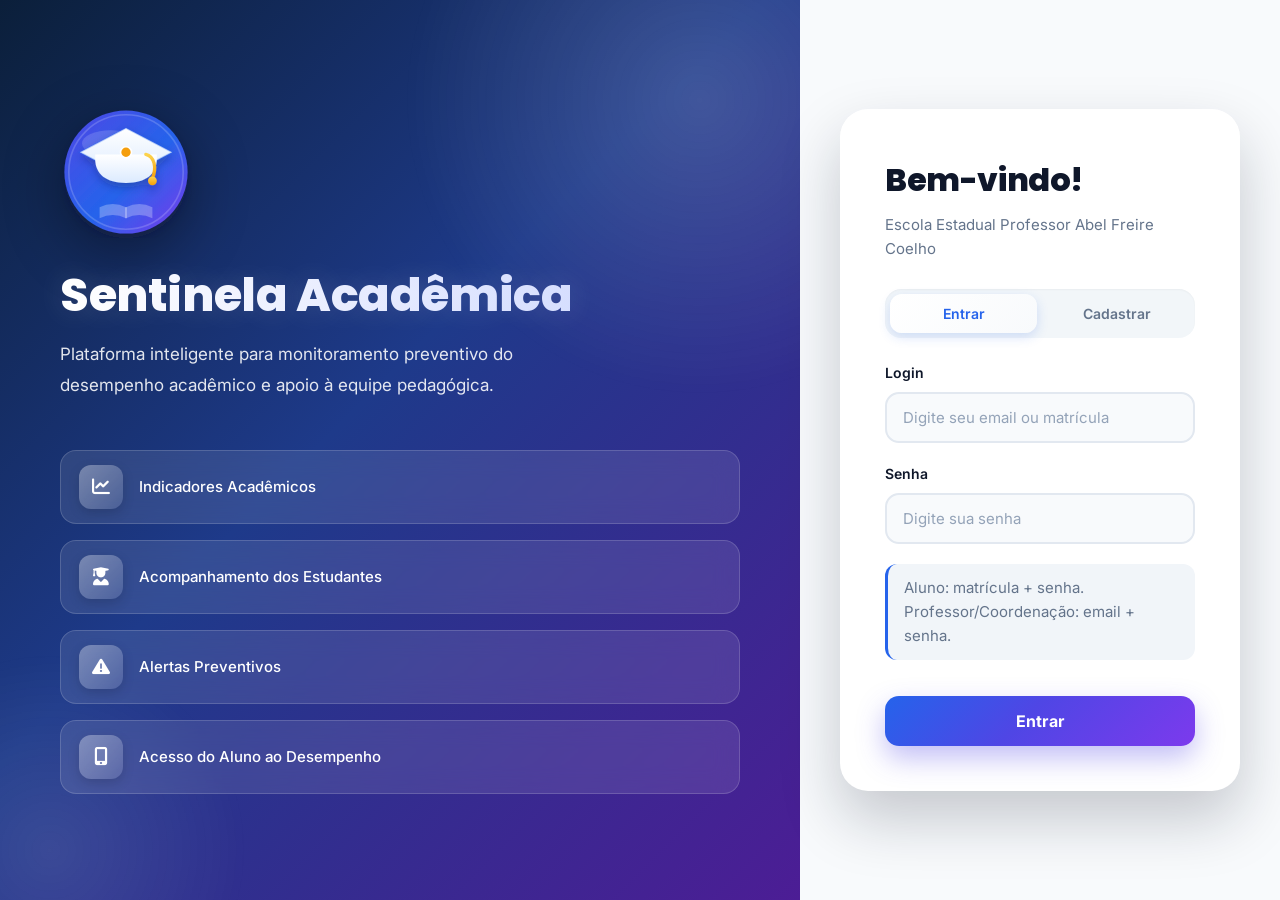
==== commit 6e9ca885: "Sistema de customização e acessibilidade completo - Tema claro/escuro com persistência - Upload de f" ====
--- a/alertas.html
+++ b/alertas.html
@@ -62,6 +62,7 @@
 </div>
 
 <script src="dados.js"></script>
+<script src="preferencias.js"></script>
 <script src="app.js"></script>
 <script src="alertas.js"></script>
 
--- a/style.css
+++ b/style.css
@@ -562,4 +562,429 @@
 
 }
 
+}
+
+/* =========================
+   TEMA ESCURO
+========================= */
+[data-theme="dark"]{
+    --bg:#0F172A;
+    --white:#1E293B;
+    --text:#F1F5F9;
+    --text-light:#94A3B8;
+    --border:#334155;
+    --primary:#3B82F6;
+    --primary-dark:#2563EB;
+    --primary-light:#60A5FA;
+}
+
+[data-theme="dark"] body{
+    background:#0F172A;
+    color:#F1F5F9;
+}
+
+[data-theme="dark"] .dashboard{
+    background:#0F172A;
+}
+
+[data-theme="dark"] .content{
+    background:#0F172A;
+}
+
+[data-theme="dark"] .chart-card,
+[data-theme="dark"] .table-card,
+[data-theme="dark"] .alert-card,
+[data-theme="dark"] .perfil-card,
+[data-theme="dark"] .aviso-card{
+    background:#1E293B;
+    border-color:#334155;
+    color:#F1F5F9;
+}
+
+[data-theme="dark"] .chart-card h2,
+[data-theme="dark"] .chart-card h3,
+[data-theme="dark"] .table-card h2,
+[data-theme="dark"] .alert-card h2,
+[data-theme="dark"] .perfil-card h2,
+[data-theme="dark"] .aviso-card h3{
+    color:#F1F5F9;
+}
+
+[data-theme="dark"] .top-bar h1{
+    color:#F1F5F9;
+}
+
+[data-theme="dark"] .top-bar p{
+    color:#94A3B8;
+}
+
+[data-theme="dark"] .card-info{
+    background:#1E293B;
+    border-color:#334155;
+}
+
+[data-theme="dark"] .card-info h3{
+    color:#F1F5F9;
+}
+
+[data-theme="dark"] .card-info span{
+    color:#94A3B8;
+}
+
+[data-theme="dark"] .group input,
+[data-theme="dark"] .group select,
+[data-theme="dark"] .group textarea,
+[data-theme="dark"] .selector-group select,
+[data-theme="dark"] .search-box input,
+[data-theme="dark"] .chat-input-row input,
+[data-theme="dark"] .notif-dropdown{
+    background:#0F172A;
+    border-color:#334155;
+    color:#F1F5F9;
+}
+
+[data-theme="dark"] .filter,
+[data-theme="dark"] .tab,
+[data-theme="dark"] .mode-btn{
+    background:#1E293B;
+    color:#94A3B8;
+    border-color:#334155;
+}
+
+[data-theme="dark"] .filter.active,
+[data-theme="dark"] .tab.active,
+[data-theme="dark"] .mode-btn.active{
+    background:#3B82F6;
+    color:#fff;
+}
+
+[data-theme="dark"] .btn-voltar{
+    background:#1E293B;
+    color:#F1F5F9;
+    border-color:#334155;
+}
+
+[data-theme="dark"] .btn-perigo{
+    background:#DC2626;
+    color:#fff;
+}
+
+[data-theme="dark"] .status,
+[data-theme="dark"] .status-pill{
+    border-color:transparent;
+}
+
+[data-theme="dark"] .chat-msg{
+    background:#1E293B;
+    color:#F1F5F9;
+}
+
+[data-theme="dark"] .chat-msg.meu{
+    background:#2563EB;
+    color:#fff;
+}
+
+[data-theme="dark"] .notif-item{
+    background:#1E293B;
+    color:#F1F5F9;
+    border-color:#334155;
+}
+
+[data-theme="dark"] .notif-item.nao-lido{
+    background:#1E3A8A;
+}
+
+[data-theme="dark"] .dados-lista p{
+    color:#F1F5F9;
+}
+
+[data-theme="dark"] .obs{
+    color:#94A3B8;
+}
+
+[data-theme="dark"] .sem-resultado{
+    color:#94A3B8;
+}
+
+[data-theme="dark"] .vazio{
+    color:#94A3B8;
+}
+
+[data-theme="dark"] .sub{
+    color:#94A3B8;
+}
+
+[data-theme="dark"] .mat{
+    color:#94A3B8;
+}
+
+[data-theme="dark"] .info-box{
+    background:#0F172A;
+    border-color:#334155;
+}
+
+[data-theme="dark"] .info-box h3{
+    color:#94A3B8;
+}
+
+[data-theme="dark"] .info-box span{
+    color:#F1F5F9;
+}
+
+[data-theme="dark"] .perfil-topo h2{
+    color:#F1F5F9;
+}
+
+[data-theme="dark"] .perfil-topo p{
+    color:#94A3B8;
+}
+
+[data-theme="dark"] .observacoes{
+    color:#94A3B8;
+}
+
+[data-theme="dark"] .anel{
+    border-color:#334155;
+}
+
+[data-theme="dark"] .anel-valor{
+    color:#F1F5F9;
+}
+
+[data-theme="dark"] .anel-label{
+    color:#94A3B8;
+}
+
+[data-theme="dark"] .status-msg{
+    color:#F1F5F9;
+}
+
+[data-theme="dark"] .status-turma{
+    color:#94A3B8;
+}
+
+[data-theme="dark"] .barra{
+    background:#334155;
+}
+
+[data-theme="dark"] .barra-preench{
+    background:#3B82F6;
+}
+
+[data-theme="dark"] .freq-mini span{
+    color:#F1F5F9;
+}
+
+[data-theme="dark"] .avatar-pequeno,
+[data-theme="dark"] .avatar,
+[data-theme="dark"] .avatar-grande,
+[data-theme="dark"] .avatar-coord{
+    background:#334155;
+    color:#F1F5F9;
+}
+
+[data-theme="dark"] .user-mini{
+    color:#94A3B8;
+}
+
+[data-theme="dark"] .notif-header{
+    color:#F1F5F9;
+}
+
+[data-theme="dark"] .notif-marcar{
+    color:#60A5FA;
+}
+
+[data-theme="dark"] .notif-titulo{
+    color:#F1F5F9;
+}
+
+[data-theme="dark"] .notif-texto{
+    color:#94A3B8;
+}
+
+[data-theme="dark"] .notif-meta{
+    color:#64748B;
+}
+
+[data-theme="dark"] .notif-vazio{
+    color:#94A3B8;
+}
+
+[data-theme="dark"] .chat-room{
+    background:#1E293B;
+    color:#94A3B8;
+    border-color:#334155;
+}
+
+[data-theme="dark"] .chat-room.active{
+    background:#2563EB;
+    color:#fff;
+}
+
+[data-theme="dark"] .chat-sidebar h3{
+    color:#F1F5F9;
+}
+
+[data-theme="dark"] .form-prof label{
+    color:#94A3B8;
+}
+
+[data-theme="dark"] .form-grid-4 input,
+[data-theme="dark"] .form-grid-4 select{
+    background:#0F172A;
+    border-color:#334155;
+    color:#F1F5F9;
+}
+
+[data-theme="dark"] .msg-sucesso{
+    color:#14B8A6;
+}
+
+[data-theme="dark"] .error{
+    color:#EF4444;
+}
+
+[data-theme="dark"] .dica{
+    color:#94A3B8;
+}
+
+[data-theme="dark"] .left{
+    background:linear-gradient(135deg,#1E1B4B 0%,#1E3A8A 50%,#0F172A 100%) !important;
+}
+
+[data-theme="dark"] .login-card{
+    background:#1E293B;
+    border-color:#334155;
+}
+
+[data-theme="dark"] .login-card h2{
+    color:#F1F5F9;
+}
+
+[data-theme="dark"] .login-card p{
+    color:#94A3B8;
+}
+
+[data-theme="dark"] .auth-modes{
+    background:#0F172A;
+}
+
+[data-theme="dark"] .mode-btn{
+    color:#94A3B8;
+}
+
+[data-theme="dark"] .mode-btn.active{
+    background:#3B82F6;
+    color:#fff;
+}
+
+[data-theme="dark"] .group label{
+    color:#94A3B8;
+}
+
+[data-theme="dark"] .group input{
+    background:#0F172A;
+    border-color:#334155;
+    color:#F1F5F9;
+}
+
+[data-theme="dark"] .btn{
+    background:linear-gradient(135deg,#3B82F6,#2563EB) !important;
+}
+
+[data-theme="dark"] .chart-box{
+    background:#1E293B;
+    border-color:#334155;
+}
+
+[data-theme="dark"] .chart-box h3{
+    color:#F1F5F9;
+}
+
+[data-theme="dark"] .selector-group label{
+    color:#94A3B8;
+}
+
+[data-theme="dark"] .selector-group select{
+    background:#0F172A;
+    border-color:#334155;
+    color:#F1F5F9;
+}
+
+/* =========================
+   ACESSIBILIDADE
+========================= */
+.reduzir-animacoes *,
+.reduzir-animacoes *::before,
+.reduzir-animacoes *::after{
+    animation-duration:0.01ms !important;
+    animation-iteration-count:1 !important;
+    transition-duration:0.01ms !important;
+}
+
+.alto-contraste{
+    --primary:#0000FF;
+    --primary-dark:#0000CC;
+    --primary-light:#3333FF;
+    --text:#000000;
+    --text-light:#333333;
+    --border:#000000;
+}
+
+.alto-contraste .chart-card,
+.alto-contraste .table-card,
+.alto-contraste .alert-card,
+.alto-contraste .perfil-card,
+.alto-contraste .aviso-card,
+.alto-contraste .card-info,
+.alto-contraste .info-box{
+    border-width:2px;
+}
+
+.modo-autismo{
+    --bg:#F0F4F8;
+    --primary:#4A90D9;
+    --primary-dark:#357ABD;
+    --primary-light:#6BA3E0;
+}
+
+.modo-autismo .chart-card,
+.modo-autismo .table-card,
+.modo-autismo .alert-card,
+.modo-autismo .perfil-card,
+.modo-autismo .aviso-card{
+    border-radius:8px;
+}
+
+.modo-autismo .btn,
+.modo-autismo .filter,
+.modo-autismo .tab,
+.modo-autismo .mode-btn{
+    border-radius:6px;
+}
+
+.modo-autismo *{
+    font-family:'Comic Sans MS','Chalkboard SE',sans-serif !important;
+}
+
+.texto-simplificado{
+    --text:#1A1A1A;
+    --text-light:#4A4A4A;
+}
+
+.texto-simplificado .chart-card h2,
+.texto-simplificado .chart-card h3,
+.texto-simplificado .table-card h2,
+.texto-simplificado .alert-card h2,
+.texto-simplificado .perfil-card h2,
+.texto-simplificado .aviso-card h3{
+    font-weight:700;
+    letter-spacing:0.5px;
+}
+
+.texto-simplificado p,
+.texto-simplificado span,
+.texto-simplificado li{
+    line-height:1.8;
 }
--- a/dashboard.css
+++ b/dashboard.css
@@ -743,4 +743,23 @@
 .aviso-meta{ font-size:11px; color:#94A3B8; margin-top:10px; }
 
 
+/* =========================
+   GRÁFICOS DETALHADOS
+========================= */
+.chart-selector{ display:grid; grid-template-columns:1fr 1fr; gap:16px; margin-bottom:24px; }
+.selector-group label{ display:block; font-size:12px; font-weight:700; color:#64748b; margin-bottom:6px; text-transform:uppercase; letter-spacing:.5px; }
+.selector-group select{ width:100%; padding:12px 16px; border:2px solid #E2E8F0; border-radius:12px; background:#F8FAFC; font-size:14px; font-weight:600; color:#0F172A; cursor:pointer; transition:border-color .2s, box-shadow .2s; }
+.selector-group select:hover{ border-color:#CBD5E1; background:#fff; }
+.selector-group select:focus{ border-color:#2563EB; background:#fff; box-shadow:0 0 0 3px rgba(37,99,235,.15); outline:none; }
+
+.chart-compare-grid{ display:grid; grid-template-columns:1fr 1fr; gap:20px; }
+.chart-box{ background:#F8FAFC; border-radius:16px; padding:20px; border:1px solid #E2E8F0; }
+.chart-box h3{ font-size:15px; font-weight:700; color:#1E3A8A; margin-bottom:16px; }
+.chart-box canvas{ width:100% !important; max-height:320px; }
+
+@media(max-width:768px){
+    .chart-selector{ grid-template-columns:1fr; }
+    .chart-compare-grid{ grid-template-columns:1fr; }
+}
+
 @media(max-width:480px){ .notif-dropdown{ width:92vw; right:-8px; } .chat-input-row{ flex-direction:column; } }
--- a/ui.css
+++ b/ui.css
@@ -531,3 +531,130 @@
 .content{ animation:fadeUp .45s ease; }
 .login-card{ animation:popIn .35s ease, fadeUp .4s ease; }
 .table-card,.chart-card,.alert-card,.perfil-card,.aviso-card{ animation:fadeUp .5s ease; }
+
+/* ---------- CONFIGURAÇÕES ---------- */
+.config-row{
+    display:flex;
+    align-items:center;
+    justify-content:space-between;
+    gap:16px;
+    padding:14px 0;
+    border-bottom:1px solid #E2E8F0;
+}
+.config-row:last-child{ border-bottom:none; }
+.config-row > div{ flex:1; }
+
+.switch{
+    position:relative;
+    display:inline-block;
+    width:52px;
+    height:28px;
+    flex-shrink:0;
+}
+.switch input{
+    opacity:0;
+    width:0;
+    height:0;
+}
+.slider{
+    position:absolute;
+    cursor:pointer;
+    top:0; left:0; right:0; bottom:0;
+    background:#CBD5E1;
+    border-radius:28px;
+    transition:background .3s;
+}
+.slider::before{
+    content:"";
+    position:absolute;
+    height:22px;
+    width:22px;
+    left:3px;
+    bottom:3px;
+    background:#fff;
+    border-radius:50%;
+    transition:transform .3s;
+    box-shadow:0 2px 4px rgba(0,0,0,.2);
+}
+.switch input:checked + .slider{
+    background:#2563EB;
+}
+.switch input:checked + .slider::before{
+    transform:translateX(24px);
+}
+.switch input:focus + .slider{
+    box-shadow:0 0 0 3px rgba(37,99,235,.25);
+}
+
+.foto-preview{
+    width:80px;
+    height:80px;
+    border-radius:50%;
+    background:#E2E8F0;
+    display:flex;
+    align-items:center;
+    justify-content:center;
+    font-size:32px;
+    color:#94A3B8;
+    overflow:hidden;
+    flex-shrink:0;
+    border:3px solid #E2E8F0;
+}
+.foto-actions{
+    display:flex;
+    flex-direction:column;
+    gap:8px;
+}
+
+[data-theme="dark"] .config-row{
+    border-color:#334155;
+}
+
+[data-theme="dark"] .foto-preview{
+    background:#334155;
+    border-color:#334155;
+    color:#94A3B8;
+}
+
+[data-theme="dark"] .slider{
+    background:#475569;
+}
+
+[data-theme="dark"] .switch input:checked + .slider{
+    background:#3B82F6;
+}
+
+/* ---------- ONLINE DOT ---------- */
+.online-dot{
+    display:inline-block;
+    width:8px;
+    height:8px;
+    border-radius:50%;
+    margin-right:6px;
+    vertical-align:middle;
+}
+.online-dot.online{
+    background:#22C55E;
+    box-shadow:0 0 6px rgba(34,197,94,.6);
+}
+.online-dot.offline{
+    background:#94A3B8;
+}
+
+/* ---------- USER FOTO ---------- */
+.user-foto{
+    display:flex;
+    align-items:center;
+    gap:10px;
+    padding:10px 0;
+    color:#F8FAFC;
+    font-weight:600;
+    font-size:14px;
+}
+.user-foto img{
+    width:40px;
+    height:40px;
+    border-radius:50%;
+    object-fit:cover;
+    border:2px solid rgba(255,255,255,.3);
+}
